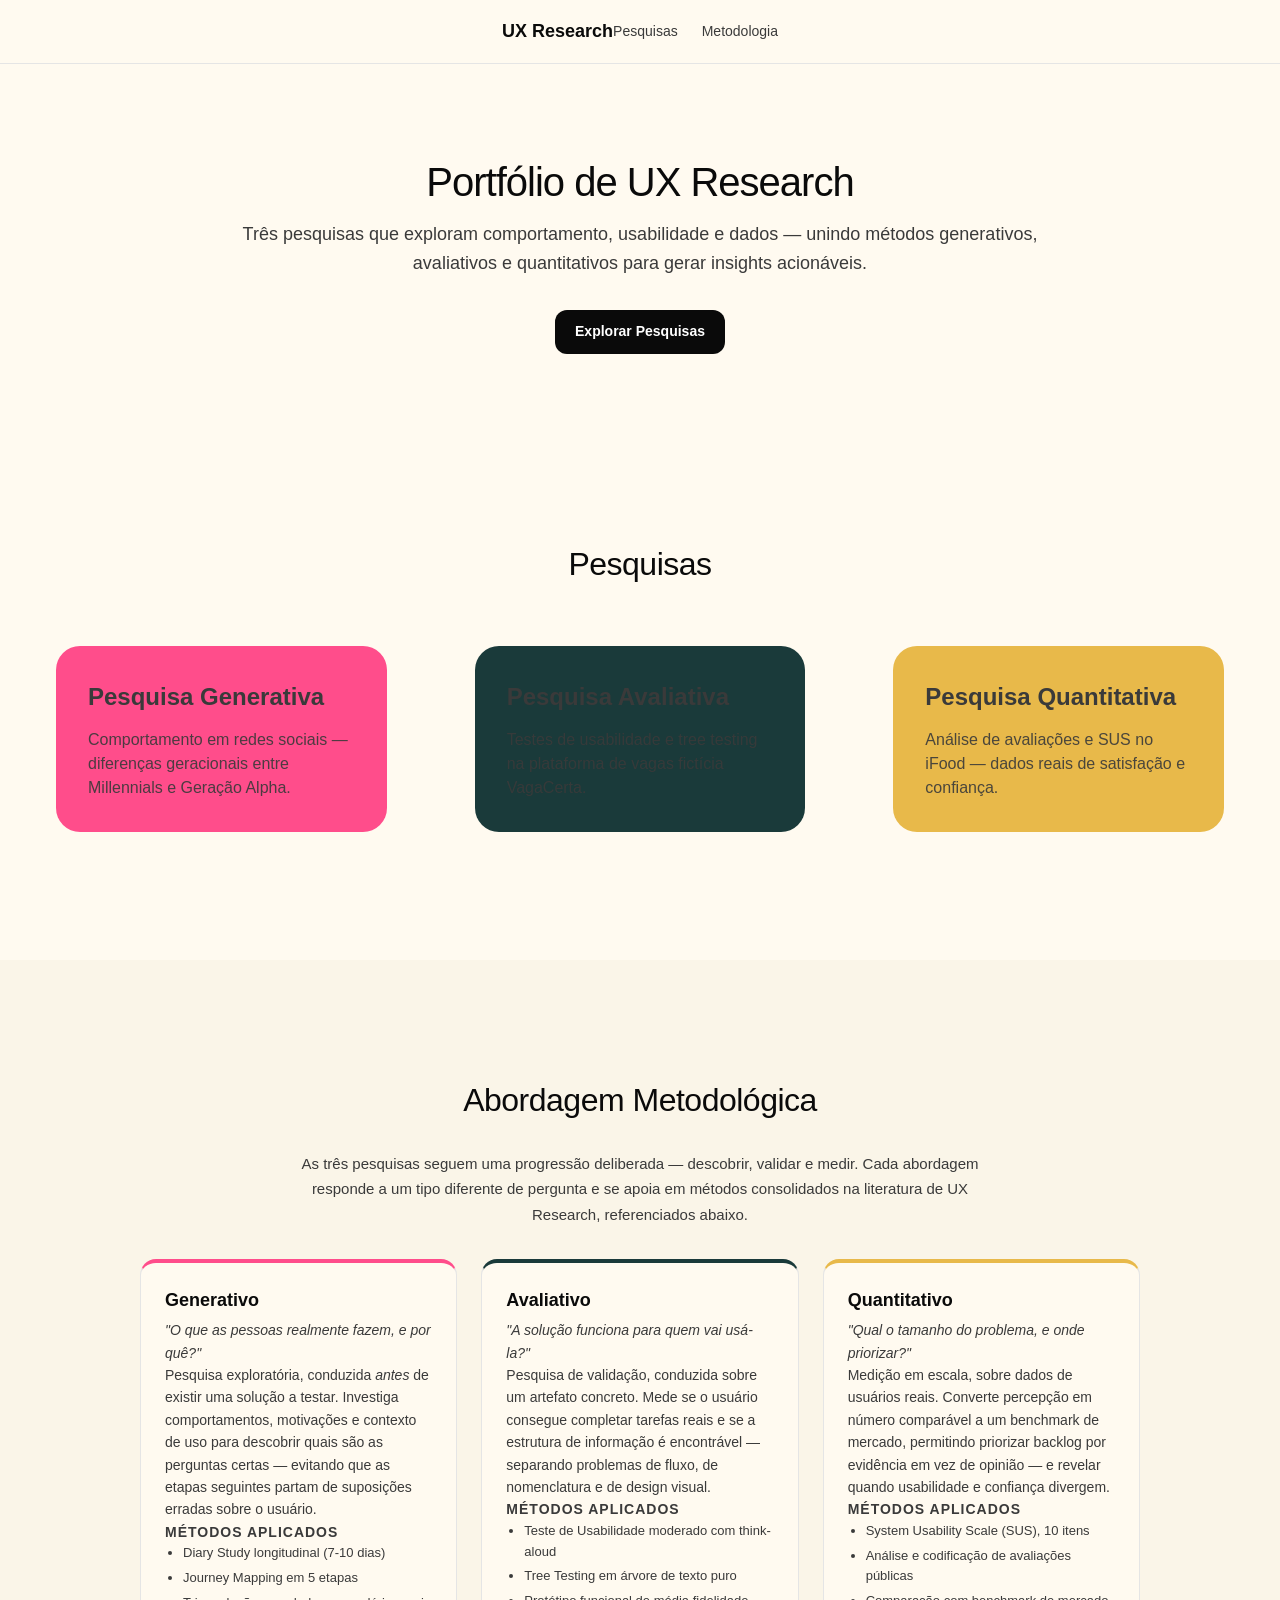
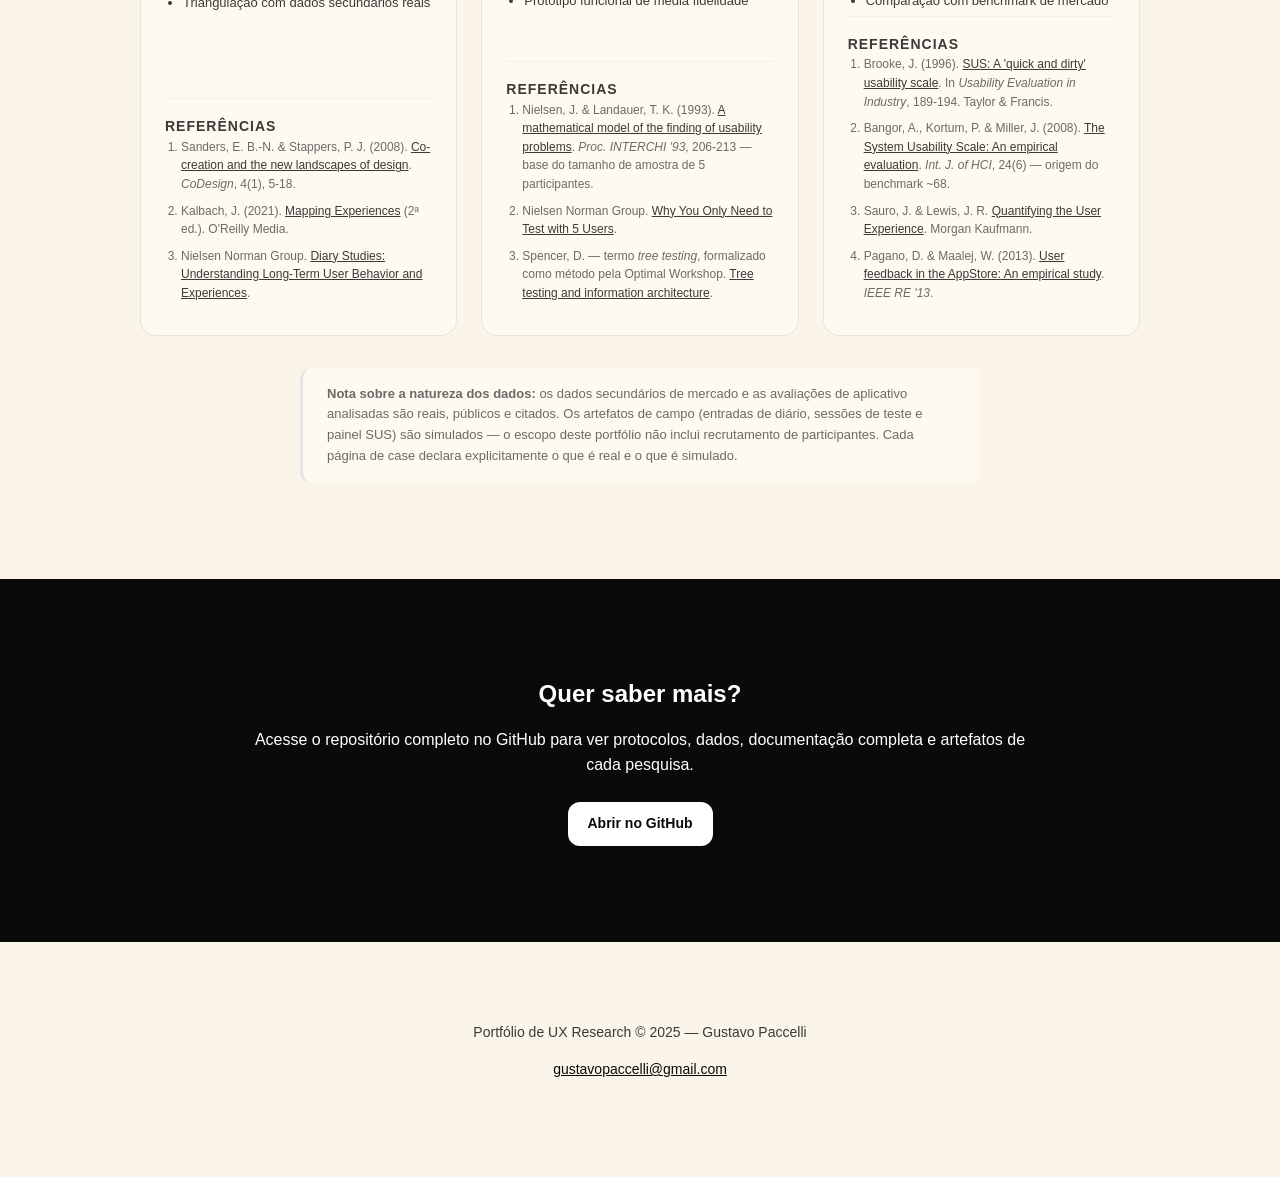
==== ux-pesquisa-redes-sociais/src/index.html @ ee06816d "Aprofundar abordagem metodológica com referências bibliográficas A seção "Abordagem Metodológica" da" ====
<!doctype html>
<html lang="pt-BR">
<head>
  <meta charset="UTF-8">
  <meta name="viewport" content="width=device-width, initial-scale=1">
  <title>Portfólio de UX Research — Gustavo Paccelli</title>
  <link rel="stylesheet" href="design-system/tokens.css">
  <style>
    /* Layout e estrutura */
    .top-nav {
      position: sticky;
      top: 0;
      background: var(--color-canvas);
      border-bottom: 1px solid var(--color-hairline);
      z-index: 100;
    }
    .top-nav .container {
      display: flex;
      align-items: center;
      justify-content: space-between;
      padding: 0 var(--space-lg);
      height: 64px;
    }
    .top-nav .logo {
      font-family: var(--font-display);
      font-size: 18px;
      font-weight: 600;
      color: var(--color-ink);
      text-decoration: none;
    }

    /* Hero section */
    .hero {
      padding: var(--space-section) var(--space-lg);
      text-align: center;
      background: var(--color-canvas);
    }
    .hero .container {
      max-width: 800px;
      margin: 0 auto;
    }
    .hero h1 {
      margin: 0 0 var(--space-md) 0;
    }
    .hero p {
      font-size: 18px;
      color: var(--color-body);
      line-height: 1.6;
      margin: 0 0 var(--space-xl) 0;
    }

    /* Feature cards section */
    .feature-cards-section {
      padding: var(--space-section) var(--space-lg);
      background: var(--color-canvas);
    }
    .feature-cards-section .container {
      max-width: 1280px;
      margin: 0 auto;
    }
    .feature-cards-grid {
      display: grid;
      grid-template-columns: repeat(auto-fit, minmax(320px, 1fr));
      gap: var(--space-lg);
      margin-top: var(--space-xl);
    }
    .feature-card {
      text-decoration: none;
      color: inherit;
      transition: transform 0.2s ease, box-shadow 0.2s ease;
      cursor: pointer;
    }
    .feature-card:hover {
      transform: translateY(-4px);
    }
    .feature-card-content h2 {
      margin: 0 0 var(--space-sm) 0;
      font-size: 24px;
      font-weight: 600;
    }
    .feature-card-content p {
      margin: 0;
      font-size: 16px;
      line-height: 1.5;
      opacity: 0.9;
    }

    /* About methodology section */
    .methodology-section {
      padding: var(--space-section) var(--space-lg);
      background: var(--color-surface-soft);
    }
    .methodology-section .container {
      max-width: 1000px;
      margin: 0 auto;
    }
    .methodology-section h2 {
      text-align: center;
      margin-bottom: var(--space-xl);
    }
    .methodology-intro {
      text-align: center;
      max-width: 680px;
      margin: 0 auto var(--space-xl) auto;
      font-size: 15px;
      color: var(--color-body);
      line-height: 1.7;
    }
    .methodology-grid {
      display: grid;
      grid-template-columns: repeat(auto-fit, minmax(280px, 1fr));
      gap: var(--space-lg);
      align-items: stretch;
    }
    .methodology-card {
      background: var(--color-canvas);
      border-radius: var(--radius-lg);
      padding: var(--space-lg);
      border: 1px solid var(--color-hairline);
      border-top: 4px solid var(--color-hairline);
      display: flex;
      flex-direction: column;
    }
    .methodology-card.accent-pink { border-top-color: var(--color-brand-pink); }
    .methodology-card.accent-teal { border-top-color: var(--color-brand-teal); }
    .methodology-card.accent-ochre { border-top-color: var(--color-brand-ochre); }
    .methodology-card h3 {
      margin: 0 0 var(--space-xxs) 0;
      font-size: 18px;
      font-weight: 600;
      color: var(--color-ink);
    }
    .methodology-question {
      margin: 0 0 var(--space-sm) 0;
      font-size: 13px;
      font-style: italic;
      color: var(--color-muted);
      line-height: 1.5;
    }
    .methodology-card p {
      margin: 0;
      color: var(--color-body);
      font-size: 14px;
      line-height: 1.6;
    }
    .methodology-label {
      margin: var(--space-md) 0 var(--space-xs) 0;
      font-size: 11px;
      font-weight: 600;
      text-transform: uppercase;
      letter-spacing: 1px;
      color: var(--color-muted);
    }
    .methodology-card ul {
      margin: 0;
      padding-left: 18px;
      font-size: 13px;
      color: var(--color-body);
      line-height: 1.6;
    }
    .methodology-card ul li {
      margin-bottom: var(--space-xxs);
    }
    .methodology-refs {
      margin-top: auto;
      padding-top: var(--space-md);
      border-top: 1px solid var(--color-hairline-soft);
    }
    .methodology-refs ol {
      margin: 0;
      padding-left: 16px;
      font-size: 12px;
      color: var(--color-muted);
      line-height: 1.55;
    }
    .methodology-refs li {
      margin-bottom: var(--space-xs);
    }
    .methodology-refs a {
      color: var(--color-body);
      text-decoration: underline;
    }
    .methodology-refs a:hover {
      color: var(--color-ink);
    }
    .methodology-note {
      max-width: 680px;
      margin: var(--space-xl) auto 0 auto;
      padding: var(--space-md) var(--space-lg);
      background: var(--color-canvas);
      border-left: 3px solid var(--color-hairline);
      border-radius: var(--radius-md);
      font-size: 13px;
      color: var(--color-muted);
      line-height: 1.6;
    }

    /* CTA section */
    .cta-section {
      padding: var(--space-section) var(--space-lg);
      background: var(--color-primary);
      color: var(--color-on-primary);
      text-align: center;
    }
    .cta-section .container {
      max-width: 800px;
      margin: 0 auto;
    }
    .cta-section h2 {
      margin: 0 0 var(--space-md) 0;
      color: var(--color-on-primary);
    }
    .cta-section p {
      margin: 0 0 var(--space-lg) 0;
      font-size: 16px;
      color: var(--color-on-primary);
    }

    /* Footer */
    .footer {
      text-align: center;
    }
    .footer p {
      margin: 0 0 var(--space-md) 0;
      font-size: 14px;
      color: var(--color-body);
    }
    .footer a {
      color: var(--color-ink);
      text-decoration: underline;
    }

    @media (max-width: 768px) {
      .hero {
        padding: var(--space-xl) var(--space-lg);
      }
      .hero h1 {
        font-size: 32px;
      }
      .feature-cards-grid {
        grid-template-columns: 1fr;
      }
    }
  </style>
</head>
<body>
  <!-- Navigation -->
  <nav class="top-nav">
    <div class="container">
      <a href="index.html" class="logo">UX Research</a>
      <div class="nav-links">
        <a href="#pesquisas">Pesquisas</a>
        <a href="#metodologia">Metodologia</a>
      </div>
    </div>
  </nav>

  <!-- Hero -->
  <section class="hero">
    <div class="container">
      <h1 class="display-md">Portfólio de UX Research</h1>
      <p>Três pesquisas que exploram comportamento, usabilidade e dados — unindo métodos generativos, avaliativos e quantitativos para gerar insights acionáveis.</p>
      <a href="#pesquisas" class="btn btn-primary">Explorar Pesquisas</a>
    </div>
  </section>

  <!-- Feature Cards -->
  <section class="feature-cards-section" id="pesquisas">
    <div class="container">
      <h2 class="display-sm" style="text-align: center; margin: 0;">Pesquisas</h2>
      <div class="feature-cards-grid">
        <!-- Pesquisa 1 -->
        <a href="case-01-generativa.html" class="feature-card">
          <div class="feature-card feature-card-pink">
            <div class="feature-card-content">
              <h2>Pesquisa Generativa</h2>
              <p>Comportamento em redes sociais — diferenças geracionais entre Millennials e Geração Alpha.</p>
            </div>
          </div>
        </a>

        <!-- Pesquisa 2 -->
        <a href="case-02-avaliativa.html" class="feature-card">
          <div class="feature-card feature-card-teal">
            <div class="feature-card-content">
              <h2>Pesquisa Avaliativa</h2>
              <p>Testes de usabilidade e tree testing na plataforma de vagas fictícia VagaCerta.</p>
            </div>
          </div>
        </a>

        <!-- Pesquisa 3 -->
        <a href="case-03-quantitativa.html" class="feature-card">
          <div class="feature-card feature-card-ochre">
            <div class="feature-card-content">
              <h2>Pesquisa Quantitativa</h2>
              <p>Análise de avaliações e SUS no iFood — dados reais de satisfação e confiança.</p>
            </div>
          </div>
        </a>
      </div>
    </div>
  </section>

  <!-- Methodology Section -->
  <section class="methodology-section" id="metodologia">
    <div class="container">
      <h2 class="display-sm">Abordagem Metodológica</h2>
      <p class="methodology-intro">As três pesquisas seguem uma progressão deliberada — descobrir, validar e medir. Cada abordagem responde a um tipo diferente de pergunta e se apoia em métodos consolidados na literatura de UX Research, referenciados abaixo.</p>
      <div class="methodology-grid">

        <div class="methodology-card accent-pink">
          <h3>Generativo</h3>
          <p class="methodology-question">"O que as pessoas realmente fazem, e por quê?"</p>
          <p>Pesquisa exploratória, conduzida <em>antes</em> de existir uma solução a testar. Investiga comportamentos, motivações e contexto de uso para descobrir quais são as perguntas certas — evitando que as etapas seguintes partam de suposições erradas sobre o usuário.</p>
          <p class="methodology-label">Métodos aplicados</p>
          <ul>
            <li>Diary Study longitudinal (7-10 dias)</li>
            <li>Journey Mapping em 5 etapas</li>
            <li>Triangulação com dados secundários reais</li>
          </ul>
          <div class="methodology-refs">
            <p class="methodology-label">Referências</p>
            <ol>
              <li>Sanders, E. B.-N. &amp; Stappers, P. J. (2008). <a href="https://www.tandfonline.com/doi/abs/10.1080/15710880701875068" target="_blank" rel="noopener">Co-creation and the new landscapes of design</a>. <em>CoDesign</em>, 4(1), 5-18.</li>
              <li>Kalbach, J. (2021). <a href="https://experiencinginformation.com/mapping-experiences/" target="_blank" rel="noopener">Mapping Experiences</a> (2ª ed.). O'Reilly Media.</li>
              <li>Nielsen Norman Group. <a href="https://www.nngroup.com/articles/diary-studies/" target="_blank" rel="noopener">Diary Studies: Understanding Long-Term User Behavior and Experiences</a>.</li>
            </ol>
          </div>
        </div>

        <div class="methodology-card accent-teal">
          <h3>Avaliativo</h3>
          <p class="methodology-question">"A solução funciona para quem vai usá-la?"</p>
          <p>Pesquisa de validação, conduzida sobre um artefato concreto. Mede se o usuário consegue completar tarefas reais e se a estrutura de informação é encontrável — separando problemas de fluxo, de nomenclatura e de design visual.</p>
          <p class="methodology-label">Métodos aplicados</p>
          <ul>
            <li>Teste de Usabilidade moderado com think-aloud</li>
            <li>Tree Testing em árvore de texto puro</li>
            <li>Protótipo funcional de média fidelidade</li>
          </ul>
          <div class="methodology-refs">
            <p class="methodology-label">Referências</p>
            <ol>
              <li>Nielsen, J. &amp; Landauer, T. K. (1993). <a href="https://dl.acm.org/doi/10.1145/169059.169166" target="_blank" rel="noopener">A mathematical model of the finding of usability problems</a>. <em>Proc. INTERCHI '93</em>, 206-213 — base do tamanho de amostra de 5 participantes.</li>
              <li>Nielsen Norman Group. <a href="https://www.nngroup.com/articles/why-you-only-need-to-test-with-5-users/" target="_blank" rel="noopener">Why You Only Need to Test with 5 Users</a>.</li>
              <li>Spencer, D. — termo <em>tree testing</em>, formalizado como método pela Optimal Workshop. <a href="https://www.optimalworkshop.com/101-guides/information-architecture-101/tree-testing-and-information-architecture" target="_blank" rel="noopener">Tree testing and information architecture</a>.</li>
            </ol>
          </div>
        </div>

        <div class="methodology-card accent-ochre">
          <h3>Quantitativo</h3>
          <p class="methodology-question">"Qual o tamanho do problema, e onde priorizar?"</p>
          <p>Medição em escala, sobre dados de usuários reais. Converte percepção em número comparável a um benchmark de mercado, permitindo priorizar backlog por evidência em vez de opinião — e revelar quando usabilidade e confiança divergem.</p>
          <p class="methodology-label">Métodos aplicados</p>
          <ul>
            <li>System Usability Scale (SUS), 10 itens</li>
            <li>Análise e codificação de avaliações públicas</li>
            <li>Comparação com benchmark de mercado</li>
          </ul>
          <div class="methodology-refs">
            <p class="methodology-label">Referências</p>
            <ol>
              <li>Brooke, J. (1996). <a href="https://www.researchgate.net/publication/319394819_SUS_--_a_quick_and_dirty_usability_scale" target="_blank" rel="noopener">SUS: A 'quick and dirty' usability scale</a>. In <em>Usability Evaluation in Industry</em>, 189-194. Taylor &amp; Francis.</li>
              <li>Bangor, A., Kortum, P. &amp; Miller, J. (2008). <a href="https://www.researchgate.net/publication/200553206_The_System_Usability_Scale_SUS_an_Empirical_evaluation" target="_blank" rel="noopener">The System Usability Scale: An empirical evaluation</a>. <em>Int. J. of HCI</em>, 24(6) — origem do benchmark ~68.</li>
              <li>Sauro, J. &amp; Lewis, J. R. <a href="https://measuringu.com/book/quantifying-the-user-experience-practical-statistics-for-user-research/" target="_blank" rel="noopener">Quantifying the User Experience</a>. Morgan Kaufmann.</li>
              <li>Pagano, D. &amp; Maalej, W. (2013). <a href="https://www.researchgate.net/publication/260156697_User_Feedback_in_the_AppStore_An_Empirical_Study" target="_blank" rel="noopener">User feedback in the AppStore: An empirical study</a>. <em>IEEE RE '13</em>.</li>
            </ol>
          </div>
        </div>

      </div>
      <p class="methodology-note"><strong>Nota sobre a natureza dos dados:</strong> os dados secundários de mercado e as avaliações de aplicativo analisadas são reais, públicos e citados. Os artefatos de campo (entradas de diário, sessões de teste e painel SUS) são simulados — o escopo deste portfólio não inclui recrutamento de participantes. Cada página de case declara explicitamente o que é real e o que é simulado.</p>
    </div>
  </section>

  <!-- CTA Section -->
  <section class="cta-section">
    <div class="container">
      <h2>Quer saber mais?</h2>
      <p>Acesse o repositório completo no GitHub para ver protocolos, dados, documentação completa e artefatos de cada pesquisa.</p>
      <a href="https://github.com/gustavopaccelli/pesquisas-ux-portif-lio" class="btn btn-on-color" target="_blank">Abrir no GitHub</a>
    </div>
  </section>

  <!-- Footer -->
  <footer class="footer section">
    <div class="container">
      <p>Portfólio de UX Research © 2025 — Gustavo Paccelli</p>
      <p><a href="mailto:gustavopaccelli@gmail.com">gustavopaccelli@gmail.com</a></p>
    </div>
  </footer>
</body>
</html>
---- ux-pesquisa-redes-sociais/src/design-system/tokens.css ----
/* ============================================================
   Design Tokens — Portfólio de UX Research
   Fonte: DESIGN-clay-source.md (design system fornecido pelo usuário,
   originalmente descrito para Clay.com — cores, tipografia, espaçamento
   e componentes preservados fielmente; o conteúdo/copy e a estrutura de
   página foram adaptados para este portfólio em README.md deste mesmo
   diretório. Ver aquele arquivo para o guia de uso e mapeamento.)
   ============================================================ */

:root{
  /* ---------- Cores: base ---------- */
  --color-primary:#0a0a0a;
  --color-primary-active:#1f1f1f;
  --color-primary-disabled:#e5e5e5;
  --color-ink:#0a0a0a;
  --color-body:#3a3a3a;
  --color-body-strong:#1a1a1a;
  --color-muted:#6a6a6a;
  --color-muted-soft:#9a9a9a;
  --color-hairline:#e5e5e5;
  --color-hairline-soft:#f0f0f0;

  /* ---------- Cores: superfícies ---------- */
  --color-canvas:#fffaf0;
  --color-surface-soft:#faf5e8;
  --color-surface-card:#f5f0e0;
  --color-surface-strong:#ebe6d6;
  --color-surface-dark:#0a1a1a;
  --color-surface-dark-elevated:#1a2a2a;

  /* ---------- Cores: texto sobre cor ---------- */
  --color-on-primary:#ffffff;
  --color-on-dark:#ffffff;
  --color-on-dark-soft:#a0a0a0;

  /* ---------- Cores: marca / cards de destaque ---------- */
  --color-brand-pink:#ff4d8b;
  --color-brand-teal:#1a3a3a;
  --color-brand-lavender:#b8a4ed;
  --color-brand-peach:#ffb084;
  --color-brand-ochre:#e8b94a;
  --color-brand-mint:#a4d4c5;
  --color-brand-coral:#ff6b5a;

  /* ---------- Cores: semânticas ---------- */
  --color-success:#22c55e;
  --color-warning:#f59e0b;
  --color-error:#ef4444;

  /* ---------- Raio de borda ---------- */
  --radius-xs:6px;
  --radius-sm:8px;
  --radius-md:12px;
  --radius-lg:16px;
  --radius-xl:24px;
  --radius-pill:9999px;
  --radius-full:9999px;

  /* ---------- Espaçamento (base 4px) ---------- */
  --space-xxs:4px;
  --space-xs:8px;
  --space-sm:12px;
  --space-md:16px;
  --space-lg:24px;
  --space-xl:32px;
  --space-xxl:48px;
  --space-section:96px;

  /* ---------- Tipografia: famílias ----------
     Plain Black não é uma fonte web pública (ver "Known Gaps" na fonte).
     Substituto oficial indicado na própria fonte: Inter 500 com
     letter-spacing negativo para display; Inter padrão para o resto. */
  --font-display:'Inter', -apple-system, BlinkMacSystemFont, "Segoe UI", Roboto, sans-serif;
  --font-body:'Inter', -apple-system, BlinkMacSystemFont, "Segoe UI", Roboto, sans-serif;
}

/* ============================================================
   Reset mínimo
   ============================================================ */
*{box-sizing:border-box;}
html,body{margin:0;padding:0;}
body{
  background:var(--color-canvas);
  color:var(--color-body);
  font-family:var(--font-body);
  font-size:16px;
  line-height:1.55;
}
img,svg{display:block;max-width:100%;}
a{color:inherit;}

/* ============================================================
   Tipografia — escala de hierarquia
   ============================================================ */
.display-xl{font-family:var(--font-display);font-size:72px;font-weight:500;line-height:1;letter-spacing:-2.5px;color:var(--color-ink);}
.display-lg{font-family:var(--font-display);font-size:56px;font-weight:500;line-height:1.05;letter-spacing:-2px;color:var(--color-ink);}
.display-md{font-family:var(--font-display);font-size:40px;font-weight:500;line-height:1.1;letter-spacing:-1px;color:var(--color-ink);}
.display-sm{font-family:var(--font-display);font-size:32px;font-weight:500;line-height:1.15;letter-spacing:-0.5px;color:var(--color-ink);}
.title-lg{font-family:var(--font-body);font-size:24px;font-weight:600;line-height:1.3;letter-spacing:-0.3px;}
.title-md{font-family:var(--font-body);font-size:18px;font-weight:600;line-height:1.4;}
.title-sm{font-family:var(--font-body);font-size:16px;font-weight:600;line-height:1.4;}
.body-md{font-family:var(--font-body);font-size:16px;font-weight:400;line-height:1.55;}
.body-sm{font-family:var(--font-body);font-size:14px;font-weight:400;line-height:1.55;}
.caption{font-family:var(--font-body);font-size:13px;font-weight:500;line-height:1.4;}
.caption-uppercase{font-family:var(--font-body);font-size:12px;font-weight:600;line-height:1.4;letter-spacing:1.5px;text-transform:uppercase;}
.button-type{font-family:var(--font-body);font-size:14px;font-weight:600;line-height:1;}
.nav-link-type{font-family:var(--font-body);font-size:14px;font-weight:500;line-height:1.4;}

@media (max-width:768px){
  .display-xl{font-size:36px;letter-spacing:-1px;}
  .display-lg{font-size:32px;letter-spacing:-0.8px;}
  .display-md{font-size:28px;letter-spacing:-0.5px;}
  .display-sm{font-size:24px;letter-spacing:-0.3px;}
}

/* ============================================================
   Botões
   ============================================================ */
.btn{
  display:inline-flex;align-items:center;justify-content:center;
  height:44px;padding:12px 20px;border-radius:var(--radius-md);
  font-family:var(--font-body);font-size:14px;font-weight:600;
  border:none;cursor:pointer;text-decoration:none;
  transition:background-color .15s ease;
}
.btn-primary{background:var(--color-primary);color:var(--color-on-primary);}
.btn-primary:hover{background:var(--color-primary-active);}
.btn-primary:disabled{background:var(--color-primary-disabled);color:var(--color-muted);cursor:not-allowed;}
.btn-secondary{background:var(--color-canvas);color:var(--color-ink);border:1px solid var(--color-hairline);}
.btn-secondary:hover{border-color:var(--color-ink);}
.btn-on-color{background:#fff;color:var(--color-ink);}
.btn-text-link{background:transparent;color:var(--color-ink);padding:0;height:auto;}
.text-link{font-family:var(--font-body);font-size:16px;color:var(--color-ink);text-decoration:underline;}

/* ============================================================
   Navegação
   ============================================================ */
.top-nav{
  background:var(--color-canvas);color:var(--color-ink);
  height:64px;display:flex;align-items:center;justify-content:space-between;
  padding:0 var(--space-lg);
}
.top-nav .nav-links{display:flex;gap:var(--space-lg);}
.top-nav .nav-links a{font-family:var(--font-body);font-size:14px;font-weight:500;text-decoration:none;color:var(--color-body);}
.top-nav .nav-links a:hover{color:var(--color-ink);}

/* ============================================================
   Cards
   ============================================================ */
.card{border-radius:var(--radius-lg);padding:var(--space-lg);}
.card-cream{background:var(--color-surface-card);color:var(--color-ink);}
.card-hairline{background:var(--color-canvas);border:1px solid var(--color-hairline);color:var(--color-ink);}

/* cards de destaque saturados — usados nos 3 cases do portfólio */
.feature-card{border-radius:var(--radius-xl);padding:var(--space-xl);}
.feature-card-pink{background:var(--color-brand-pink);color:var(--color-on-primary);}
.feature-card-teal{background:var(--color-brand-teal);color:var(--color-on-dark);}
.feature-card-lavender{background:var(--color-brand-lavender);color:var(--color-ink);}
.feature-card-peach{background:var(--color-brand-peach);color:var(--color-ink);}
.feature-card-ochre{background:var(--color-brand-ochre);color:var(--color-ink);}
.feature-card-cream{background:var(--color-surface-card);color:var(--color-ink);}

/* ============================================================
   Inputs
   ============================================================ */
.text-input{
  background:var(--color-canvas);color:var(--color-ink);
  font-family:var(--font-body);font-size:16px;
  border:1px solid var(--color-hairline);border-radius:var(--radius-md);
  padding:12px 16px;height:44px;width:100%;
}
.text-input:focus{outline:none;border-color:var(--color-ink);}

/* ============================================================
   Tabs / badges
   ============================================================ */
.tab{
  display:inline-flex;padding:8px 16px;border-radius:var(--radius-pill);
  font-family:var(--font-body);font-size:14px;font-weight:500;
  background:transparent;color:var(--color-muted);cursor:pointer;border:none;
}
.tab.active{background:var(--color-surface-card);color:var(--color-ink);}
.badge-pill{
  display:inline-flex;padding:4px 12px;border-radius:var(--radius-pill);
  background:var(--color-surface-card);color:var(--color-ink);
  font-family:var(--font-body);font-size:13px;font-weight:500;
}

/* ============================================================
   Seções / footer
   ============================================================ */
.section{padding:var(--space-section) var(--space-lg);}
.footer{background:var(--color-surface-soft);color:var(--color-body);padding:80px var(--space-lg);}

.container{max-width:1280px;margin:0 auto;}
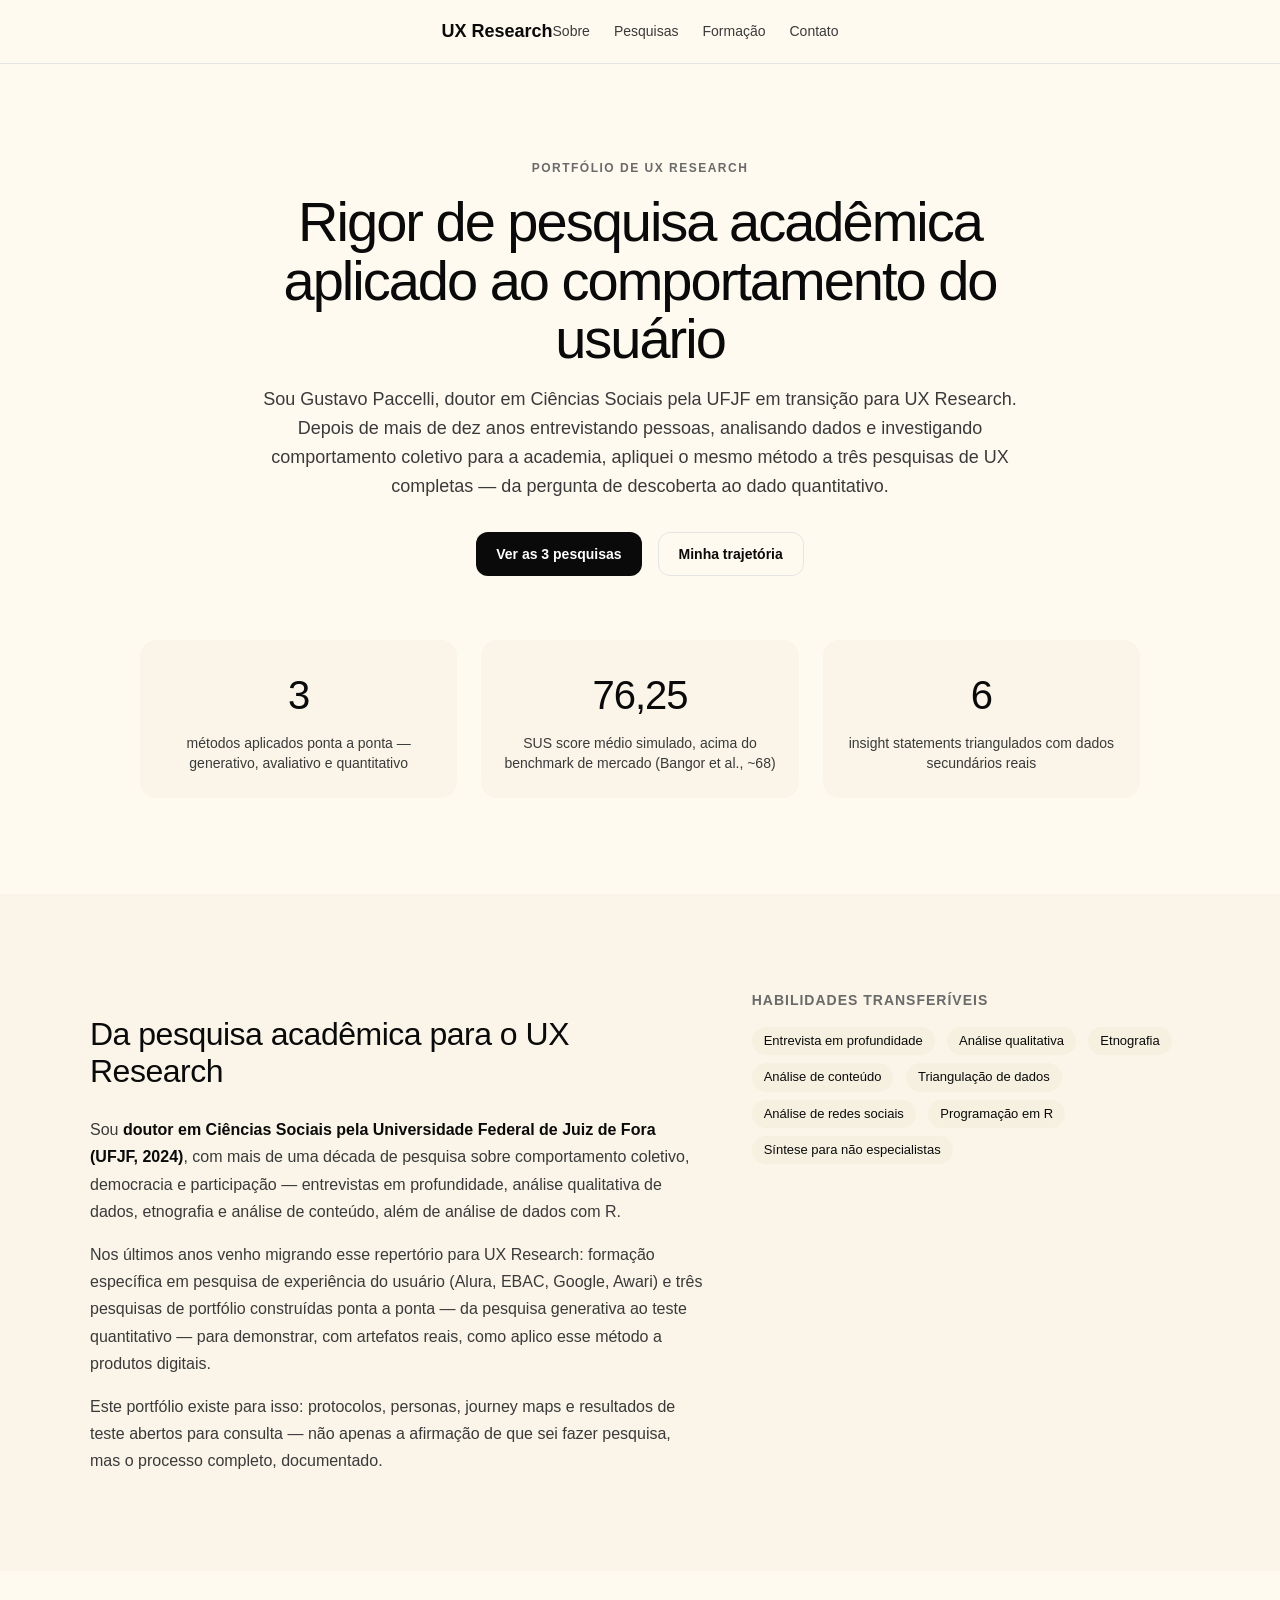
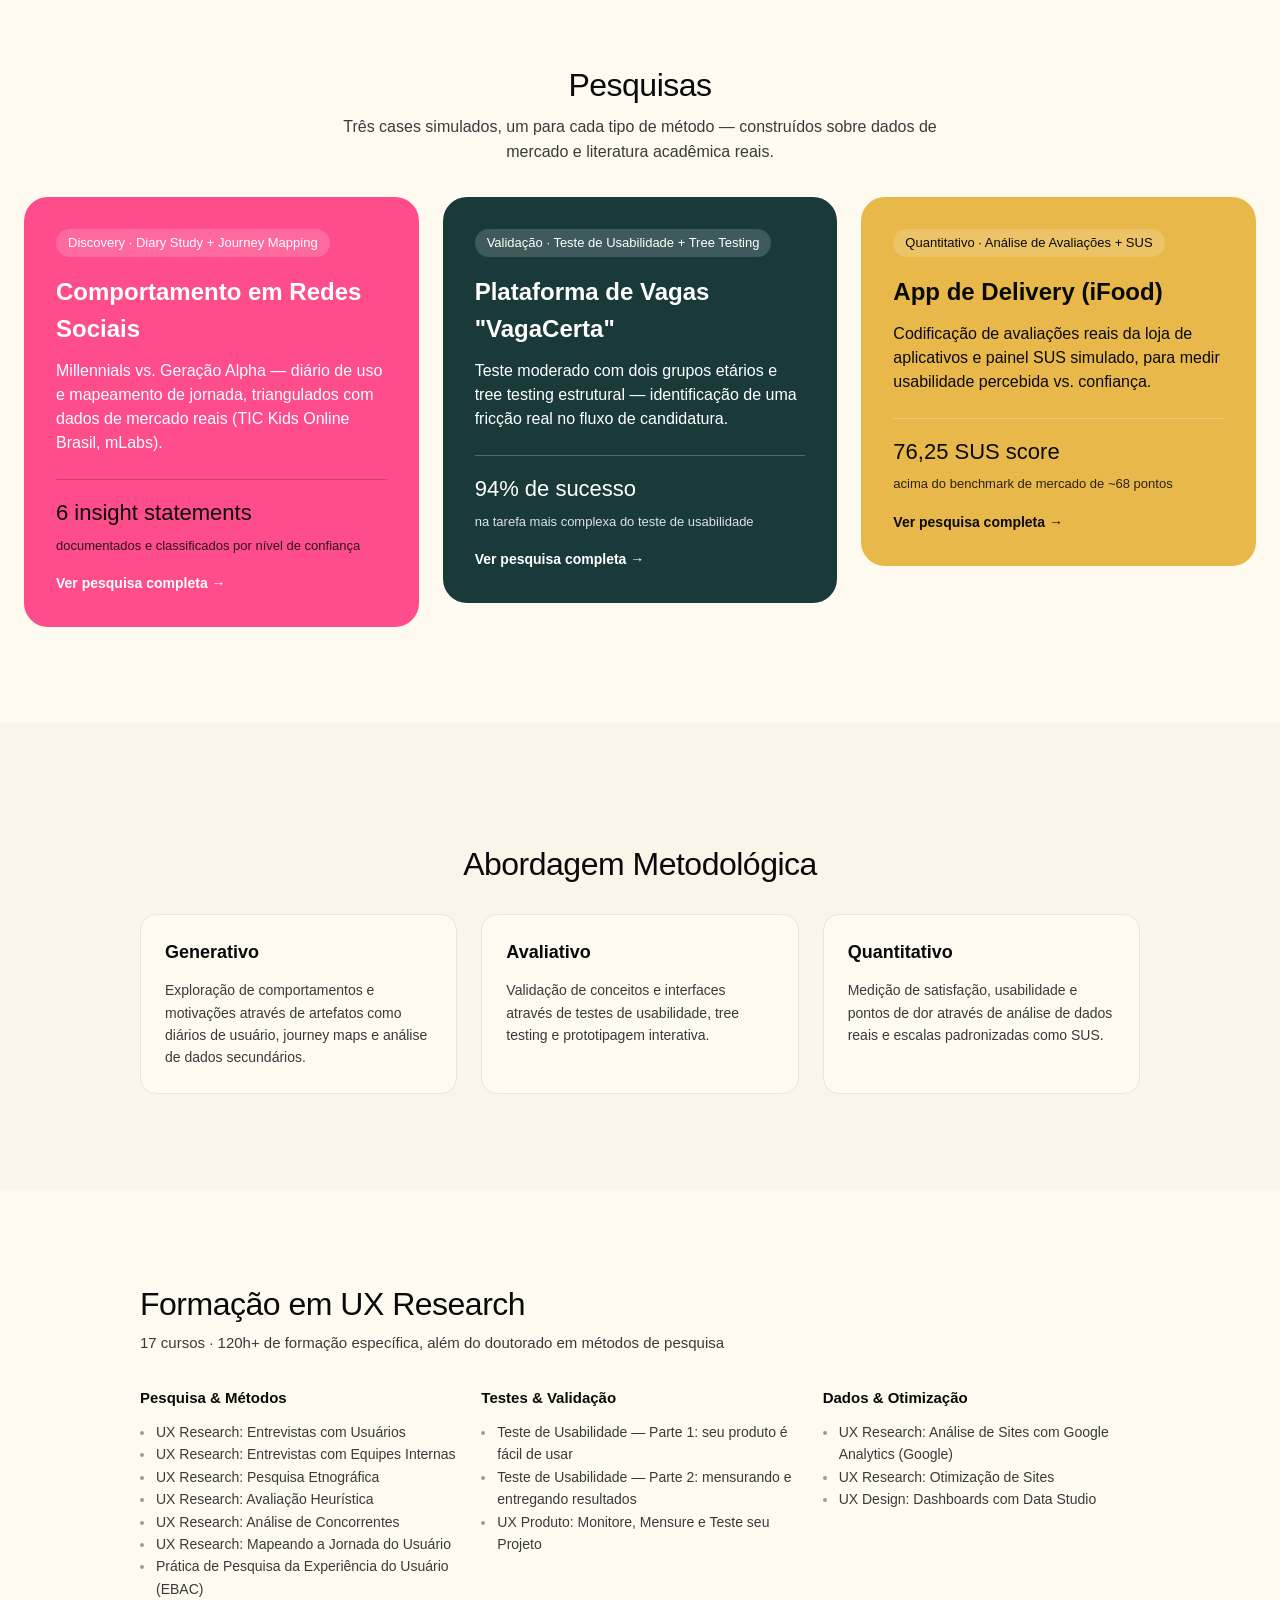
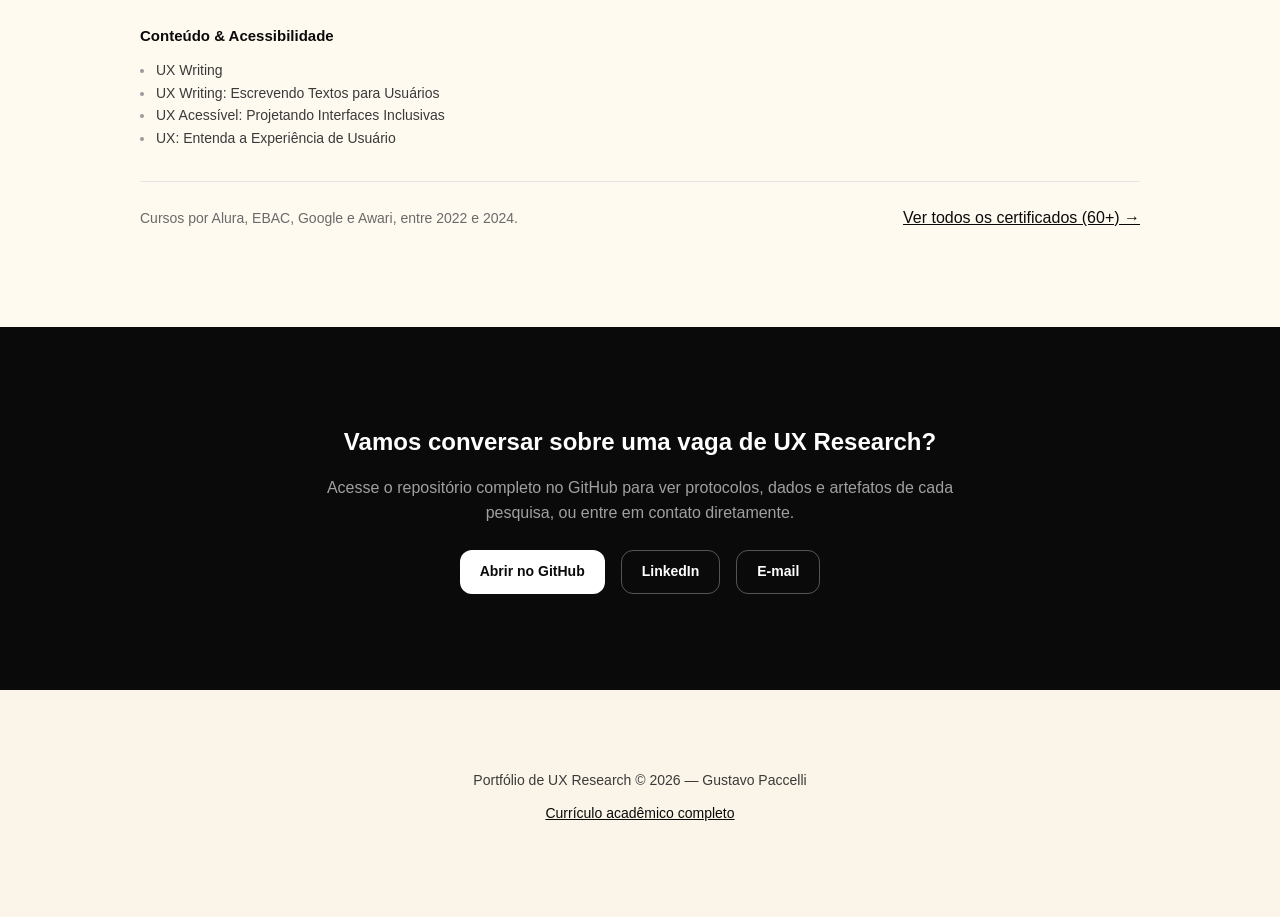
==== commit 4d359817: "Reformular home com bio real e corrigir bug de contraste nos cards Corrige o card teal quase ilegíve" ====
--- a/ux-pesquisa-redes-sociais/src/index.html
+++ b/ux-pesquisa-redes-sociais/src/index.html
@@ -4,6 +4,7 @@
   <meta charset="UTF-8">
   <meta name="viewport" content="width=device-width, initial-scale=1">
   <title>Portfólio de UX Research — Gustavo Paccelli</title>
+  <meta name="description" content="Gustavo Paccelli, doutor em Ciências Sociais (UFJF) em transição para UX Research. Três pesquisas completas — generativa, avaliativa e quantitativa — aplicando rigor de pesquisa acadêmica a produtos digitais.">
   <link rel="stylesheet" href="design-system/tokens.css">
   <style>
     /* Layout e estrutura */
@@ -31,13 +32,18 @@
 
     /* Hero section */
     .hero {
-      padding: var(--space-section) var(--space-lg);
+      padding: var(--space-section) var(--space-lg) var(--space-xl);
       text-align: center;
       background: var(--color-canvas);
     }
     .hero .container {
-      max-width: 800px;
-      margin: 0 auto;
+      max-width: 760px;
+      margin: 0 auto;
+    }
+    .hero .caption-uppercase {
+      display: block;
+      color: var(--color-muted);
+      margin: 0 0 var(--space-md) 0;
     }
     .hero h1 {
       margin: 0 0 var(--space-md) 0;
@@ -47,6 +53,81 @@
       color: var(--color-body);
       line-height: 1.6;
       margin: 0 0 var(--space-xl) 0;
+    }
+    .hero .actions {
+      display: flex;
+      gap: var(--space-md);
+      justify-content: center;
+      flex-wrap: wrap;
+    }
+
+    /* Stats bar */
+    .stats-bar {
+      padding: var(--space-xl) var(--space-lg) var(--space-section);
+      background: var(--color-canvas);
+    }
+    .stats-bar .container {
+      max-width: 1000px;
+      margin: 0 auto;
+      display: grid;
+      grid-template-columns: repeat(3, 1fr);
+      gap: var(--space-lg);
+    }
+    .stat-item {
+      text-align: center;
+      padding: var(--space-lg) var(--space-md);
+      border-radius: var(--radius-lg);
+      background: var(--color-surface-soft);
+    }
+    .stat-item .stat-number {
+      font-family: var(--font-display);
+      font-size: 40px;
+      font-weight: 500;
+      letter-spacing: -1px;
+      color: var(--color-ink);
+      margin: 0 0 var(--space-xs) 0;
+    }
+    .stat-item .stat-label {
+      font-size: 14px;
+      color: var(--color-body);
+      line-height: 1.4;
+      margin: 0;
+    }
+
+    /* Sobre section */
+    .about-section {
+      padding: var(--space-section) var(--space-lg);
+      background: var(--color-surface-soft);
+    }
+    .about-section .container {
+      max-width: 1100px;
+      margin: 0 auto;
+    }
+    .about-grid {
+      display: grid;
+      grid-template-columns: 1.4fr 1fr;
+      gap: var(--space-xxl);
+      align-items: start;
+    }
+    .about-bio p {
+      color: var(--color-body);
+      font-size: 16px;
+      line-height: 1.7;
+      margin: 0 0 var(--space-md) 0;
+    }
+    .about-bio p:last-child { margin-bottom: 0; }
+    .about-bio strong { color: var(--color-ink); }
+    .about-skills h3 {
+      font-family: var(--font-body);
+      font-size: 14px;
+      font-weight: 600;
+      text-transform: uppercase;
+      letter-spacing: 1px;
+      color: var(--color-muted);
+      margin: 0 0 var(--space-md) 0;
+    }
+    .about-skills .badge-pill {
+      margin: 0 var(--space-xs) var(--space-xs) 0;
     }
 
     /* Feature cards section */
@@ -57,6 +138,16 @@
     .feature-cards-section .container {
       max-width: 1280px;
       margin: 0 auto;
+    }
+    .feature-cards-section .section-intro {
+      max-width: 640px;
+      margin: 0 auto;
+      text-align: center;
+    }
+    .feature-cards-section .section-intro p {
+      color: var(--color-body);
+      font-size: 16px;
+      margin: var(--space-sm) 0 0 0;
     }
     .feature-cards-grid {
       display: grid;
@@ -64,14 +155,29 @@
       gap: var(--space-lg);
       margin-top: var(--space-xl);
     }
-    .feature-card {
+    /* Wrapper <a>: só comportamento de link/hover, sem cor — evita colidir
+       em especificidade com as variantes de cor abaixo, que ficam isoladas
+       no elemento .feature-card. */
+    .feature-card-link {
+      display: block;
       text-decoration: none;
-      color: inherit;
       transition: transform 0.2s ease, box-shadow 0.2s ease;
       cursor: pointer;
-    }
-    .feature-card:hover {
+      border-radius: var(--radius-xl);
+    }
+    .feature-card-link:hover {
       transform: translateY(-4px);
+    }
+    .feature-card {
+      display: flex;
+      flex-direction: column;
+      justify-content: space-between;
+      min-height: 280px;
+    }
+    .feature-card-content .badge-pill {
+      background: rgba(255, 255, 255, 0.16);
+      color: inherit;
+      margin: 0 0 var(--space-md) 0;
     }
     .feature-card-content h2 {
       margin: 0 0 var(--space-sm) 0;
@@ -82,7 +188,41 @@
       margin: 0;
       font-size: 16px;
       line-height: 1.5;
-      opacity: 0.9;
+    }
+    .feature-card-stat {
+      margin-top: var(--space-lg);
+      padding-top: var(--space-md);
+      border-top: 1px solid rgba(255, 255, 255, 0.25);
+    }
+    .feature-card-stat strong {
+      display: block;
+      font-family: var(--font-display);
+      font-size: 22px;
+      font-weight: 500;
+      margin-bottom: 2px;
+    }
+    .feature-card-stat span {
+      font-size: 13px;
+      opacity: 0.85;
+    }
+    .feature-card-cta {
+      display: block;
+      margin-top: var(--space-md);
+      font-size: 14px;
+      font-weight: 600;
+    }
+    /* Correção de contraste: o par marca "pink + branco" fica abaixo de 4.5:1
+       para texto de corpo (~3.1:1) — texto de tinta escura sobre o rosa
+       mantém > 6:1 e preserva o mesmo token de fundo usado nas outras páginas. */
+    .feature-card-pink .feature-card-content,
+    .feature-card-pink .feature-card-stat {
+      color: var(--color-ink);
+    }
+    .feature-card-pink .feature-card-content .badge-pill {
+      background: rgba(10, 10, 10, 0.08);
+    }
+    .feature-card-pink .feature-card-stat {
+      border-top-color: rgba(10, 10, 10, 0.18);
     }
 
     /* About methodology section */
@@ -98,101 +238,100 @@
       text-align: center;
       margin-bottom: var(--space-xl);
     }
-    .methodology-intro {
-      text-align: center;
-      max-width: 680px;
-      margin: 0 auto var(--space-xl) auto;
-      font-size: 15px;
-      color: var(--color-body);
-      line-height: 1.7;
-    }
     .methodology-grid {
       display: grid;
       grid-template-columns: repeat(auto-fit, minmax(280px, 1fr));
       gap: var(--space-lg);
-      align-items: stretch;
     }
     .methodology-card {
       background: var(--color-canvas);
       border-radius: var(--radius-lg);
       padding: var(--space-lg);
       border: 1px solid var(--color-hairline);
-      border-top: 4px solid var(--color-hairline);
-      display: flex;
-      flex-direction: column;
-    }
-    .methodology-card.accent-pink { border-top-color: var(--color-brand-pink); }
-    .methodology-card.accent-teal { border-top-color: var(--color-brand-teal); }
-    .methodology-card.accent-ochre { border-top-color: var(--color-brand-ochre); }
+    }
     .methodology-card h3 {
-      margin: 0 0 var(--space-xxs) 0;
+      margin: 0 0 var(--space-sm) 0;
       font-size: 18px;
       font-weight: 600;
       color: var(--color-ink);
     }
-    .methodology-question {
-      margin: 0 0 var(--space-sm) 0;
-      font-size: 13px;
-      font-style: italic;
-      color: var(--color-muted);
-      line-height: 1.5;
-    }
     .methodology-card p {
       margin: 0;
       color: var(--color-body);
       font-size: 14px;
       line-height: 1.6;
     }
-    .methodology-label {
-      margin: var(--space-md) 0 var(--space-xs) 0;
-      font-size: 11px;
+
+    /* Formação section */
+    .formation-section {
+      padding: var(--space-section) var(--space-lg);
+      background: var(--color-canvas);
+    }
+    .formation-section .container {
+      max-width: 1000px;
+      margin: 0 auto;
+    }
+    .formation-header {
+      display: flex;
+      justify-content: space-between;
+      align-items: flex-end;
+      flex-wrap: wrap;
+      gap: var(--space-md);
+      margin-bottom: var(--space-xl);
+    }
+    .formation-header h2 { margin: 0; }
+    .formation-header p {
+      margin: var(--space-xs) 0 0 0;
+      color: var(--color-body);
+      font-size: 15px;
+    }
+    .formation-grid {
+      display: grid;
+      grid-template-columns: repeat(auto-fit, minmax(240px, 1fr));
+      gap: var(--space-lg);
+    }
+    .formation-group h3 {
+      font-size: 15px;
       font-weight: 600;
-      text-transform: uppercase;
-      letter-spacing: 1px;
+      color: var(--color-ink);
+      margin: 0 0 var(--space-sm) 0;
+    }
+    .formation-group ul {
+      margin: 0;
+      padding: 0;
+      list-style: none;
+    }
+    .formation-group li {
+      font-size: 14px;
+      color: var(--color-body);
+      line-height: 1.6;
+      padding-left: var(--space-md);
+      position: relative;
+    }
+    .formation-group li::before {
+      content: "";
+      position: absolute;
+      left: 0;
+      top: 10px;
+      width: 4px;
+      height: 4px;
+      border-radius: 50%;
+      background: var(--color-muted-soft);
+    }
+    .formation-footnote {
+      margin-top: var(--space-xl);
+      padding-top: var(--space-lg);
+      border-top: 1px solid var(--color-hairline);
+      display: flex;
+      justify-content: space-between;
+      align-items: center;
+      flex-wrap: wrap;
+      gap: var(--space-md);
+    }
+    .formation-footnote p {
+      margin: 0;
+      font-size: 14px;
       color: var(--color-muted);
-    }
-    .methodology-card ul {
-      margin: 0;
-      padding-left: 18px;
-      font-size: 13px;
-      color: var(--color-body);
-      line-height: 1.6;
-    }
-    .methodology-card ul li {
-      margin-bottom: var(--space-xxs);
-    }
-    .methodology-refs {
-      margin-top: auto;
-      padding-top: var(--space-md);
-      border-top: 1px solid var(--color-hairline-soft);
-    }
-    .methodology-refs ol {
-      margin: 0;
-      padding-left: 16px;
-      font-size: 12px;
-      color: var(--color-muted);
-      line-height: 1.55;
-    }
-    .methodology-refs li {
-      margin-bottom: var(--space-xs);
-    }
-    .methodology-refs a {
-      color: var(--color-body);
-      text-decoration: underline;
-    }
-    .methodology-refs a:hover {
-      color: var(--color-ink);
-    }
-    .methodology-note {
-      max-width: 680px;
-      margin: var(--space-xl) auto 0 auto;
-      padding: var(--space-md) var(--space-lg);
-      background: var(--color-canvas);
-      border-left: 3px solid var(--color-hairline);
-      border-radius: var(--radius-md);
-      font-size: 13px;
-      color: var(--color-muted);
-      line-height: 1.6;
     }
 
     /* CTA section */
@@ -203,7 +342,7 @@
       text-align: center;
     }
     .cta-section .container {
-      max-width: 800px;
+      max-width: 640px;
       margin: 0 auto;
     }
     .cta-section h2 {
@@ -213,7 +352,13 @@
     .cta-section p {
       margin: 0 0 var(--space-lg) 0;
       font-size: 16px;
-      color: var(--color-on-primary);
+      color: var(--color-on-dark-soft);
+    }
+    .cta-section .actions {
+      display: flex;
+      gap: var(--space-md);
+      justify-content: center;
+      flex-wrap: wrap;
     }
 
     /* Footer */
@@ -221,7 +366,7 @@
       text-align: center;
     }
     .footer p {
-      margin: 0 0 var(--space-md) 0;
+      margin: 0 0 var(--space-sm) 0;
       font-size: 14px;
       color: var(--color-body);
     }
@@ -232,10 +377,17 @@
 
     @media (max-width: 768px) {
       .hero {
-        padding: var(--space-xl) var(--space-lg);
+        padding: var(--space-xl) var(--space-lg) var(--space-lg);
       }
       .hero h1 {
         font-size: 32px;
+      }
+      .stats-bar .container {
+        grid-template-columns: 1fr;
+      }
+      .about-grid {
+        grid-template-columns: 1fr;
+        gap: var(--space-xl);
       }
       .feature-cards-grid {
         grid-template-columns: 1fr;
@@ -249,8 +401,10 @@
     <div class="container">
       <a href="index.html" class="logo">UX Research</a>
       <div class="nav-links">
+        <a href="#sobre">Sobre</a>
         <a href="#pesquisas">Pesquisas</a>
-        <a href="#metodologia">Metodologia</a>
+        <a href="#formacao">Formação</a>
+        <a href="#contato">Contato</a>
       </div>
     </div>
   </nav>
@@ -258,44 +412,128 @@
   <!-- Hero -->
   <section class="hero">
     <div class="container">
-      <h1 class="display-md">Portfólio de UX Research</h1>
-      <p>Três pesquisas que exploram comportamento, usabilidade e dados — unindo métodos generativos, avaliativos e quantitativos para gerar insights acionáveis.</p>
-      <a href="#pesquisas" class="btn btn-primary">Explorar Pesquisas</a>
+      <span class="caption-uppercase">Portfólio de UX Research</span>
+      <h1 class="display-lg">Rigor de pesquisa acadêmica aplicado ao comportamento do usuário</h1>
+      <p>Sou Gustavo Paccelli, doutor em Ciências Sociais pela UFJF em transição para UX Research. Depois de mais de dez anos entrevistando pessoas, analisando dados e investigando comportamento coletivo para a academia, apliquei o mesmo método a três pesquisas de UX completas — da pergunta de descoberta ao dado quantitativo.</p>
+      <div class="actions">
+        <a href="#pesquisas" class="btn btn-primary">Ver as 3 pesquisas</a>
+        <a href="#sobre" class="btn btn-secondary">Minha trajetória</a>
+      </div>
+    </div>
+  </section>
+
+  <!-- Stats bar -->
+  <section class="stats-bar">
+    <div class="container">
+      <div class="stat-item">
+        <p class="stat-number">3</p>
+        <p class="stat-label">métodos aplicados ponta a ponta — generativo, avaliativo e quantitativo</p>
+      </div>
+      <div class="stat-item">
+        <p class="stat-number">76,25</p>
+        <p class="stat-label">SUS score médio simulado, acima do benchmark de mercado (Bangor et al., ~68)</p>
+      </div>
+      <div class="stat-item">
+        <p class="stat-number">6</p>
+        <p class="stat-label">insight statements triangulados com dados secundários reais</p>
+      </div>
+    </div>
+  </section>
+
+  <!-- Sobre -->
+  <section class="about-section" id="sobre">
+    <div class="container">
+      <div class="about-grid">
+        <div class="about-bio reveal">
+          <h2 class="display-sm">Da pesquisa acadêmica para o UX Research</h2>
+          <p>
+            Sou <strong>doutor em Ciências Sociais pela Universidade Federal de Juiz de Fora (UFJF, 2024)</strong>,
+            com mais de uma década de pesquisa sobre comportamento coletivo, democracia e participação —
+            entrevistas em profundidade, análise qualitativa de dados, etnografia e análise de conteúdo,
+            além de análise de dados com R.
+          </p>
+          <p>
+            Nos últimos anos venho migrando esse repertório para UX Research: formação específica em
+            pesquisa de experiência do usuário (Alura, EBAC, Google, Awari) e três pesquisas de portfólio
+            construídas ponta a ponta — da pesquisa generativa ao teste quantitativo — para demonstrar,
+            com artefatos reais, como aplico esse método a produtos digitais.
+          </p>
+          <p>
+            Este portfólio existe para isso: protocolos, personas, journey maps e resultados de teste
+            abertos para consulta — não apenas a afirmação de que sei fazer pesquisa, mas o processo
+            completo, documentado.
+          </p>
+        </div>
+        <div class="about-skills reveal">
+          <h3>Habilidades transferíveis</h3>
+          <div>
+            <span class="badge-pill">Entrevista em profundidade</span>
+            <span class="badge-pill">Análise qualitativa</span>
+            <span class="badge-pill">Etnografia</span>
+            <span class="badge-pill">Análise de conteúdo</span>
+            <span class="badge-pill">Triangulação de dados</span>
+            <span class="badge-pill">Análise de redes sociais</span>
+            <span class="badge-pill">Programação em R</span>
+            <span class="badge-pill">Síntese para não especialistas</span>
+          </div>
+        </div>
+      </div>
     </div>
   </section>
 
   <!-- Feature Cards -->
   <section class="feature-cards-section" id="pesquisas">
     <div class="container">
-      <h2 class="display-sm" style="text-align: center; margin: 0;">Pesquisas</h2>
+      <div class="section-intro">
+        <h2 class="display-sm" style="margin: 0;">Pesquisas</h2>
+        <p>Três cases simulados, um para cada tipo de método — construídos sobre dados de mercado e literatura acadêmica reais.</p>
+      </div>
       <div class="feature-cards-grid">
         <!-- Pesquisa 1 -->
-        <a href="case-01-generativa.html" class="feature-card">
-          <div class="feature-card feature-card-pink">
-            <div class="feature-card-content">
-              <h2>Pesquisa Generativa</h2>
-              <p>Comportamento em redes sociais — diferenças geracionais entre Millennials e Geração Alpha.</p>
+        <a href="case-01-generativa.html" class="feature-card-link">
+          <div class="feature-card feature-card-pink feature-card-content">
+            <div>
+              <span class="badge-pill">Discovery · Diary Study + Journey Mapping</span>
+              <h2>Comportamento em Redes Sociais</h2>
+              <p>Millennials vs. Geração Alpha — diário de uso e mapeamento de jornada, triangulados com dados de mercado reais (TIC Kids Online Brasil, mLabs).</p>
             </div>
+            <div class="feature-card-stat">
+              <strong>6 insight statements</strong>
+              <span>documentados e classificados por nível de confiança</span>
+            </div>
+            <span class="feature-card-cta">Ver pesquisa completa →</span>
           </div>
         </a>
 
         <!-- Pesquisa 2 -->
-        <a href="case-02-avaliativa.html" class="feature-card">
-          <div class="feature-card feature-card-teal">
-            <div class="feature-card-content">
-              <h2>Pesquisa Avaliativa</h2>
-              <p>Testes de usabilidade e tree testing na plataforma de vagas fictícia VagaCerta.</p>
+        <a href="case-02-avaliativa.html" class="feature-card-link">
+          <div class="feature-card feature-card-teal feature-card-content">
+            <div>
+              <span class="badge-pill">Validação · Teste de Usabilidade + Tree Testing</span>
+              <h2>Plataforma de Vagas "VagaCerta"</h2>
+              <p>Teste moderado com dois grupos etários e tree testing estrutural — identificação de uma fricção real no fluxo de candidatura.</p>
             </div>
+            <div class="feature-card-stat">
+              <strong>94% de sucesso</strong>
+              <span>na tarefa mais complexa do teste de usabilidade</span>
+            </div>
+            <span class="feature-card-cta">Ver pesquisa completa →</span>
           </div>
         </a>
 
         <!-- Pesquisa 3 -->
-        <a href="case-03-quantitativa.html" class="feature-card">
-          <div class="feature-card feature-card-ochre">
-            <div class="feature-card-content">
-              <h2>Pesquisa Quantitativa</h2>
-              <p>Análise de avaliações e SUS no iFood — dados reais de satisfação e confiança.</p>
+        <a href="case-03-quantitativa.html" class="feature-card-link">
+          <div class="feature-card feature-card-ochre feature-card-content">
+            <div>
+              <span class="badge-pill">Quantitativo · Análise de Avaliações + SUS</span>
+              <h2>App de Delivery (iFood)</h2>
+              <p>Codificação de avaliações reais da loja de aplicativos e painel SUS simulado, para medir usabilidade percebida vs. confiança.</p>
             </div>
+            <div class="feature-card-stat">
+              <strong>76,25 SUS score</strong>
+              <span>acima do benchmark de mercado de ~68 pontos</span>
+            </div>
+            <span class="feature-card-cta">Ver pesquisa completa →</span>
           </div>
         </a>
       </div>
@@ -306,89 +544,96 @@
   <section class="methodology-section" id="metodologia">
     <div class="container">
       <h2 class="display-sm">Abordagem Metodológica</h2>
-      <p class="methodology-intro">As três pesquisas seguem uma progressão deliberada — descobrir, validar e medir. Cada abordagem responde a um tipo diferente de pergunta e se apoia em métodos consolidados na literatura de UX Research, referenciados abaixo.</p>
       <div class="methodology-grid">
-
-        <div class="methodology-card accent-pink">
+        <div class="methodology-card">
           <h3>Generativo</h3>
-          <p class="methodology-question">"O que as pessoas realmente fazem, e por quê?"</p>
-          <p>Pesquisa exploratória, conduzida <em>antes</em> de existir uma solução a testar. Investiga comportamentos, motivações e contexto de uso para descobrir quais são as perguntas certas — evitando que as etapas seguintes partam de suposições erradas sobre o usuário.</p>
-          <p class="methodology-label">Métodos aplicados</p>
+          <p>Exploração de comportamentos e motivações através de artefatos como diários de usuário, journey maps e análise de dados secundários.</p>
+        </div>
+        <div class="methodology-card">
+          <h3>Avaliativo</h3>
+          <p>Validação de conceitos e interfaces através de testes de usabilidade, tree testing e prototipagem interativa.</p>
+        </div>
+        <div class="methodology-card">
+          <h3>Quantitativo</h3>
+          <p>Medição de satisfação, usabilidade e pontos de dor através de análise de dados reais e escalas padronizadas como SUS.</p>
+        </div>
+      </div>
+    </div>
+  </section>
+
+  <!-- Formação em UX Research -->
+  <section class="formation-section" id="formacao">
+    <div class="container">
+      <div class="formation-header">
+        <div>
+          <h2 class="display-sm">Formação em UX Research</h2>
+          <p>17 cursos · 120h+ de formação específica, além do doutorado em métodos de pesquisa</p>
+        </div>
+      </div>
+      <div class="formation-grid">
+        <div class="formation-group">
+          <h3>Pesquisa &amp; Métodos</h3>
           <ul>
-            <li>Diary Study longitudinal (7-10 dias)</li>
-            <li>Journey Mapping em 5 etapas</li>
-            <li>Triangulação com dados secundários reais</li>
+            <li>UX Research: Entrevistas com Usuários</li>
+            <li>UX Research: Entrevistas com Equipes Internas</li>
+            <li>UX Research: Pesquisa Etnográfica</li>
+            <li>UX Research: Avaliação Heurística</li>
+            <li>UX Research: Análise de Concorrentes</li>
+            <li>UX Research: Mapeando a Jornada do Usuário</li>
+            <li>Prática de Pesquisa da Experiência do Usuário (EBAC)</li>
           </ul>
-          <div class="methodology-refs">
-            <p class="methodology-label">Referências</p>
-            <ol>
-              <li>Sanders, E. B.-N. &amp; Stappers, P. J. (2008). <a href="https://www.tandfonline.com/doi/abs/10.1080/15710880701875068" target="_blank" rel="noopener">Co-creation and the new landscapes of design</a>. <em>CoDesign</em>, 4(1), 5-18.</li>
-              <li>Kalbach, J. (2021). <a href="https://experiencinginformation.com/mapping-experiences/" target="_blank" rel="noopener">Mapping Experiences</a> (2ª ed.). O'Reilly Media.</li>
-              <li>Nielsen Norman Group. <a href="https://www.nngroup.com/articles/diary-studies/" target="_blank" rel="noopener">Diary Studies: Understanding Long-Term User Behavior and Experiences</a>.</li>
-            </ol>
-          </div>
-        </div>
-
-        <div class="methodology-card accent-teal">
-          <h3>Avaliativo</h3>
-          <p class="methodology-question">"A solução funciona para quem vai usá-la?"</p>
-          <p>Pesquisa de validação, conduzida sobre um artefato concreto. Mede se o usuário consegue completar tarefas reais e se a estrutura de informação é encontrável — separando problemas de fluxo, de nomenclatura e de design visual.</p>
-          <p class="methodology-label">Métodos aplicados</p>
+        </div>
+        <div class="formation-group">
+          <h3>Testes &amp; Validação</h3>
           <ul>
-            <li>Teste de Usabilidade moderado com think-aloud</li>
-            <li>Tree Testing em árvore de texto puro</li>
-            <li>Protótipo funcional de média fidelidade</li>
+            <li>Teste de Usabilidade — Parte 1: seu produto é fácil de usar</li>
+            <li>Teste de Usabilidade — Parte 2: mensurando e entregando resultados</li>
+            <li>UX Produto: Monitore, Mensure e Teste seu Projeto</li>
           </ul>
-          <div class="methodology-refs">
-            <p class="methodology-label">Referências</p>
-            <ol>
-              <li>Nielsen, J. &amp; Landauer, T. K. (1993). <a href="https://dl.acm.org/doi/10.1145/169059.169166" target="_blank" rel="noopener">A mathematical model of the finding of usability problems</a>. <em>Proc. INTERCHI '93</em>, 206-213 — base do tamanho de amostra de 5 participantes.</li>
-              <li>Nielsen Norman Group. <a href="https://www.nngroup.com/articles/why-you-only-need-to-test-with-5-users/" target="_blank" rel="noopener">Why You Only Need to Test with 5 Users</a>.</li>
-              <li>Spencer, D. — termo <em>tree testing</em>, formalizado como método pela Optimal Workshop. <a href="https://www.optimalworkshop.com/101-guides/information-architecture-101/tree-testing-and-information-architecture" target="_blank" rel="noopener">Tree testing and information architecture</a>.</li>
-            </ol>
-          </div>
-        </div>
-
-        <div class="methodology-card accent-ochre">
-          <h3>Quantitativo</h3>
-          <p class="methodology-question">"Qual o tamanho do problema, e onde priorizar?"</p>
-          <p>Medição em escala, sobre dados de usuários reais. Converte percepção em número comparável a um benchmark de mercado, permitindo priorizar backlog por evidência em vez de opinião — e revelar quando usabilidade e confiança divergem.</p>
-          <p class="methodology-label">Métodos aplicados</p>
+        </div>
+        <div class="formation-group">
+          <h3>Dados &amp; Otimização</h3>
           <ul>
-            <li>System Usability Scale (SUS), 10 itens</li>
-            <li>Análise e codificação de avaliações públicas</li>
-            <li>Comparação com benchmark de mercado</li>
+            <li>UX Research: Análise de Sites com Google Analytics (Google)</li>
+            <li>UX Research: Otimização de Sites</li>
+            <li>UX Design: Dashboards com Data Studio</li>
           </ul>
-          <div class="methodology-refs">
-            <p class="methodology-label">Referências</p>
-            <ol>
-              <li>Brooke, J. (1996). <a href="https://www.researchgate.net/publication/319394819_SUS_--_a_quick_and_dirty_usability_scale" target="_blank" rel="noopener">SUS: A 'quick and dirty' usability scale</a>. In <em>Usability Evaluation in Industry</em>, 189-194. Taylor &amp; Francis.</li>
-              <li>Bangor, A., Kortum, P. &amp; Miller, J. (2008). <a href="https://www.researchgate.net/publication/200553206_The_System_Usability_Scale_SUS_an_Empirical_evaluation" target="_blank" rel="noopener">The System Usability Scale: An empirical evaluation</a>. <em>Int. J. of HCI</em>, 24(6) — origem do benchmark ~68.</li>
-              <li>Sauro, J. &amp; Lewis, J. R. <a href="https://measuringu.com/book/quantifying-the-user-experience-practical-statistics-for-user-research/" target="_blank" rel="noopener">Quantifying the User Experience</a>. Morgan Kaufmann.</li>
-              <li>Pagano, D. &amp; Maalej, W. (2013). <a href="https://www.researchgate.net/publication/260156697_User_Feedback_in_the_AppStore_An_Empirical_Study" target="_blank" rel="noopener">User feedback in the AppStore: An empirical study</a>. <em>IEEE RE '13</em>.</li>
-            </ol>
-          </div>
-        </div>
-
-      </div>
-      <p class="methodology-note"><strong>Nota sobre a natureza dos dados:</strong> os dados secundários de mercado e as avaliações de aplicativo analisadas são reais, públicos e citados. Os artefatos de campo (entradas de diário, sessões de teste e painel SUS) são simulados — o escopo deste portfólio não inclui recrutamento de participantes. Cada página de case declara explicitamente o que é real e o que é simulado.</p>
+        </div>
+        <div class="formation-group">
+          <h3>Conteúdo &amp; Acessibilidade</h3>
+          <ul>
+            <li>UX Writing</li>
+            <li>UX Writing: Escrevendo Textos para Usuários</li>
+            <li>UX Acessível: Projetando Interfaces Inclusivas</li>
+            <li>UX: Entenda a Experiência de Usuário</li>
+          </ul>
+        </div>
+      </div>
+      <div class="formation-footnote">
+        <p>Cursos por Alura, EBAC, Google e Awari, entre 2022 e 2024.</p>
+        <a href="https://gustavopaccelli.github.io/gustavopaccelli/certificates.html" class="text-link" target="_blank" rel="noopener">Ver todos os certificados (60+) →</a>
+      </div>
     </div>
   </section>
 
   <!-- CTA Section -->
-  <section class="cta-section">
-    <div class="container">
-      <h2>Quer saber mais?</h2>
-      <p>Acesse o repositório completo no GitHub para ver protocolos, dados, documentação completa e artefatos de cada pesquisa.</p>
-      <a href="https://github.com/gustavopaccelli/pesquisas-ux-portif-lio" class="btn btn-on-color" target="_blank">Abrir no GitHub</a>
+  <section class="cta-section" id="contato">
+    <div class="container">
+      <h2>Vamos conversar sobre uma vaga de UX Research?</h2>
+      <p>Acesse o repositório completo no GitHub para ver protocolos, dados e artefatos de cada pesquisa, ou entre em contato diretamente.</p>
+      <div class="actions">
+        <a href="https://github.com/gustavopaccelli/pesquisas-ux-portif-lio" class="btn btn-on-color" target="_blank" rel="noopener">Abrir no GitHub</a>
+        <a href="https://www.linkedin.com/in/gustavopaccelli/" class="btn btn-secondary" style="background: transparent; border-color: rgba(255,255,255,0.3); color: #fff;" target="_blank" rel="noopener">LinkedIn</a>
+        <a href="mailto:gustavopaccelli@gmail.com" class="btn btn-secondary" style="background: transparent; border-color: rgba(255,255,255,0.3); color: #fff;">E-mail</a>
+      </div>
     </div>
   </section>
 
   <!-- Footer -->
   <footer class="footer section">
     <div class="container">
-      <p>Portfólio de UX Research © 2025 — Gustavo Paccelli</p>
-      <p><a href="mailto:gustavopaccelli@gmail.com">gustavopaccelli@gmail.com</a></p>
+      <p>Portfólio de UX Research © 2026 — Gustavo Paccelli</p>
+      <p><a href="https://gustavopaccelli.github.io/gustavopaccelli/index.html" target="_blank" rel="noopener">Currículo acadêmico completo</a></p>
     </div>
   </footer>
 </body>
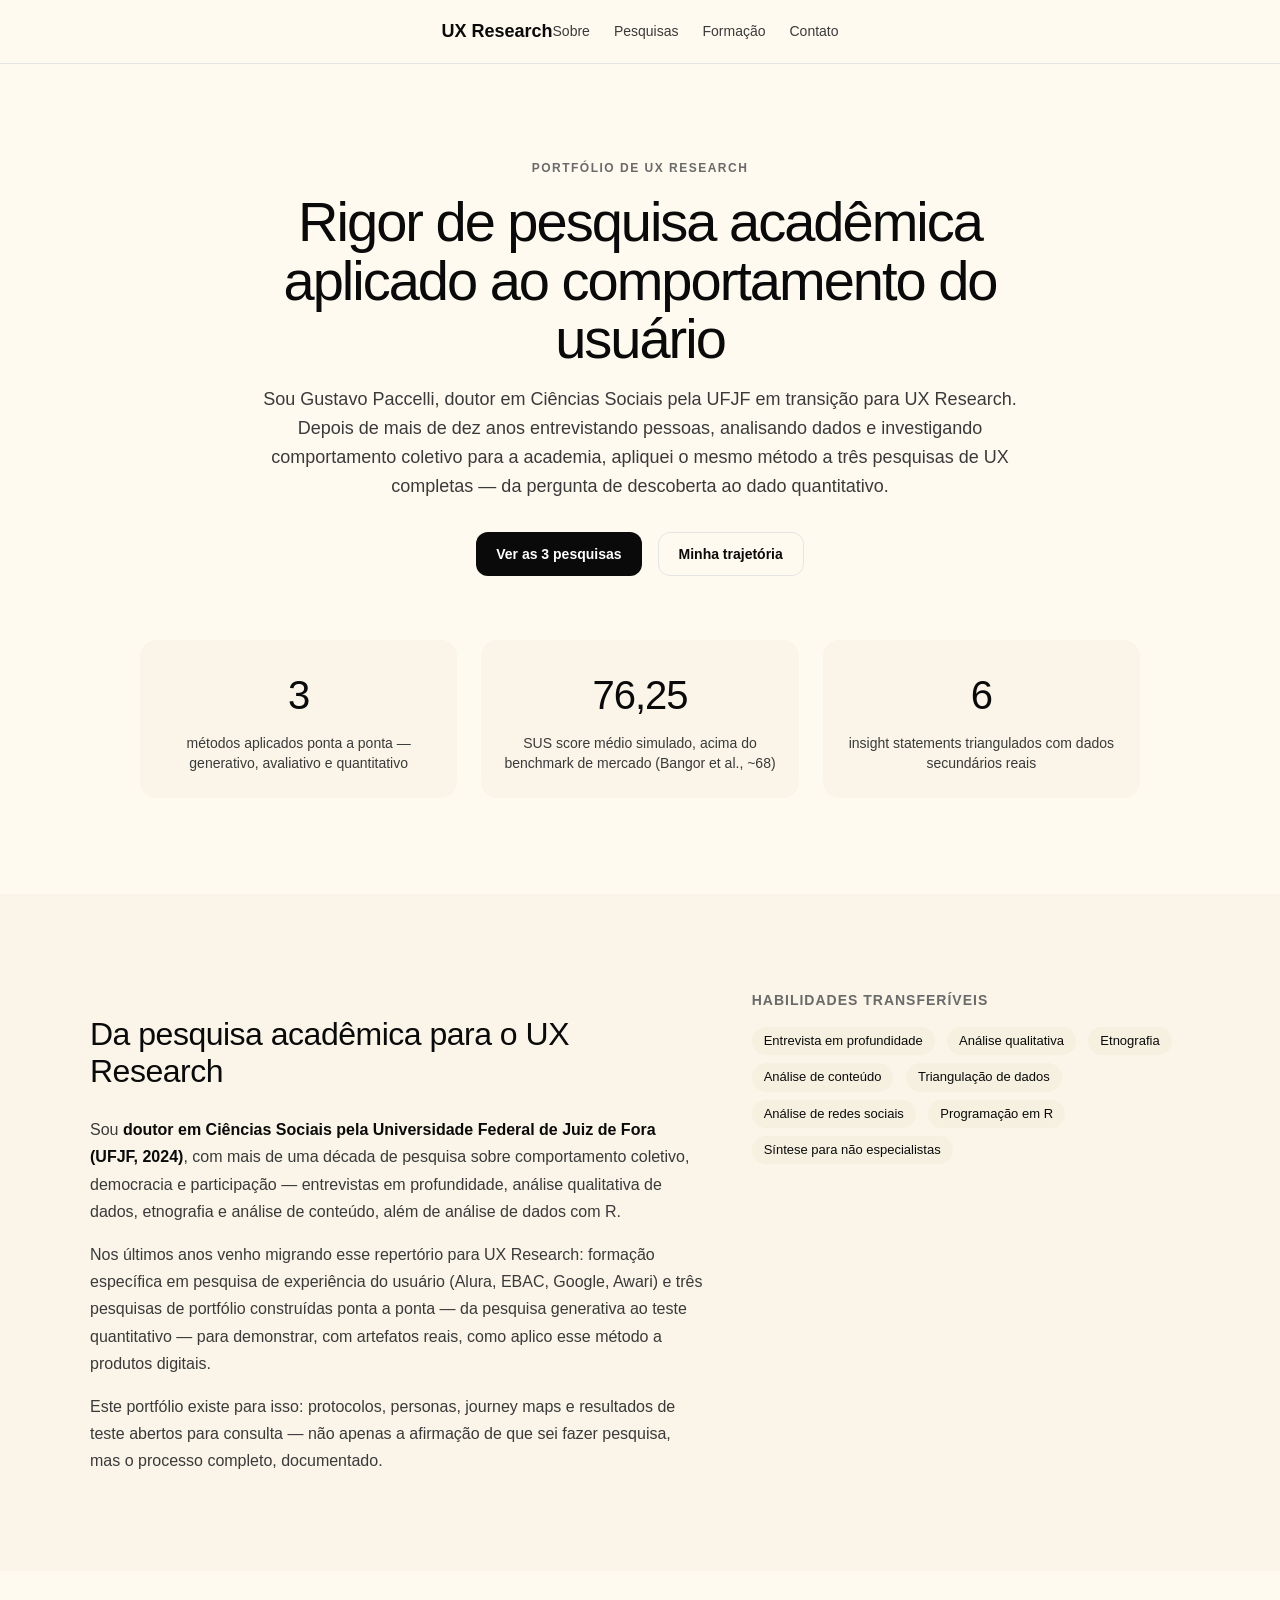
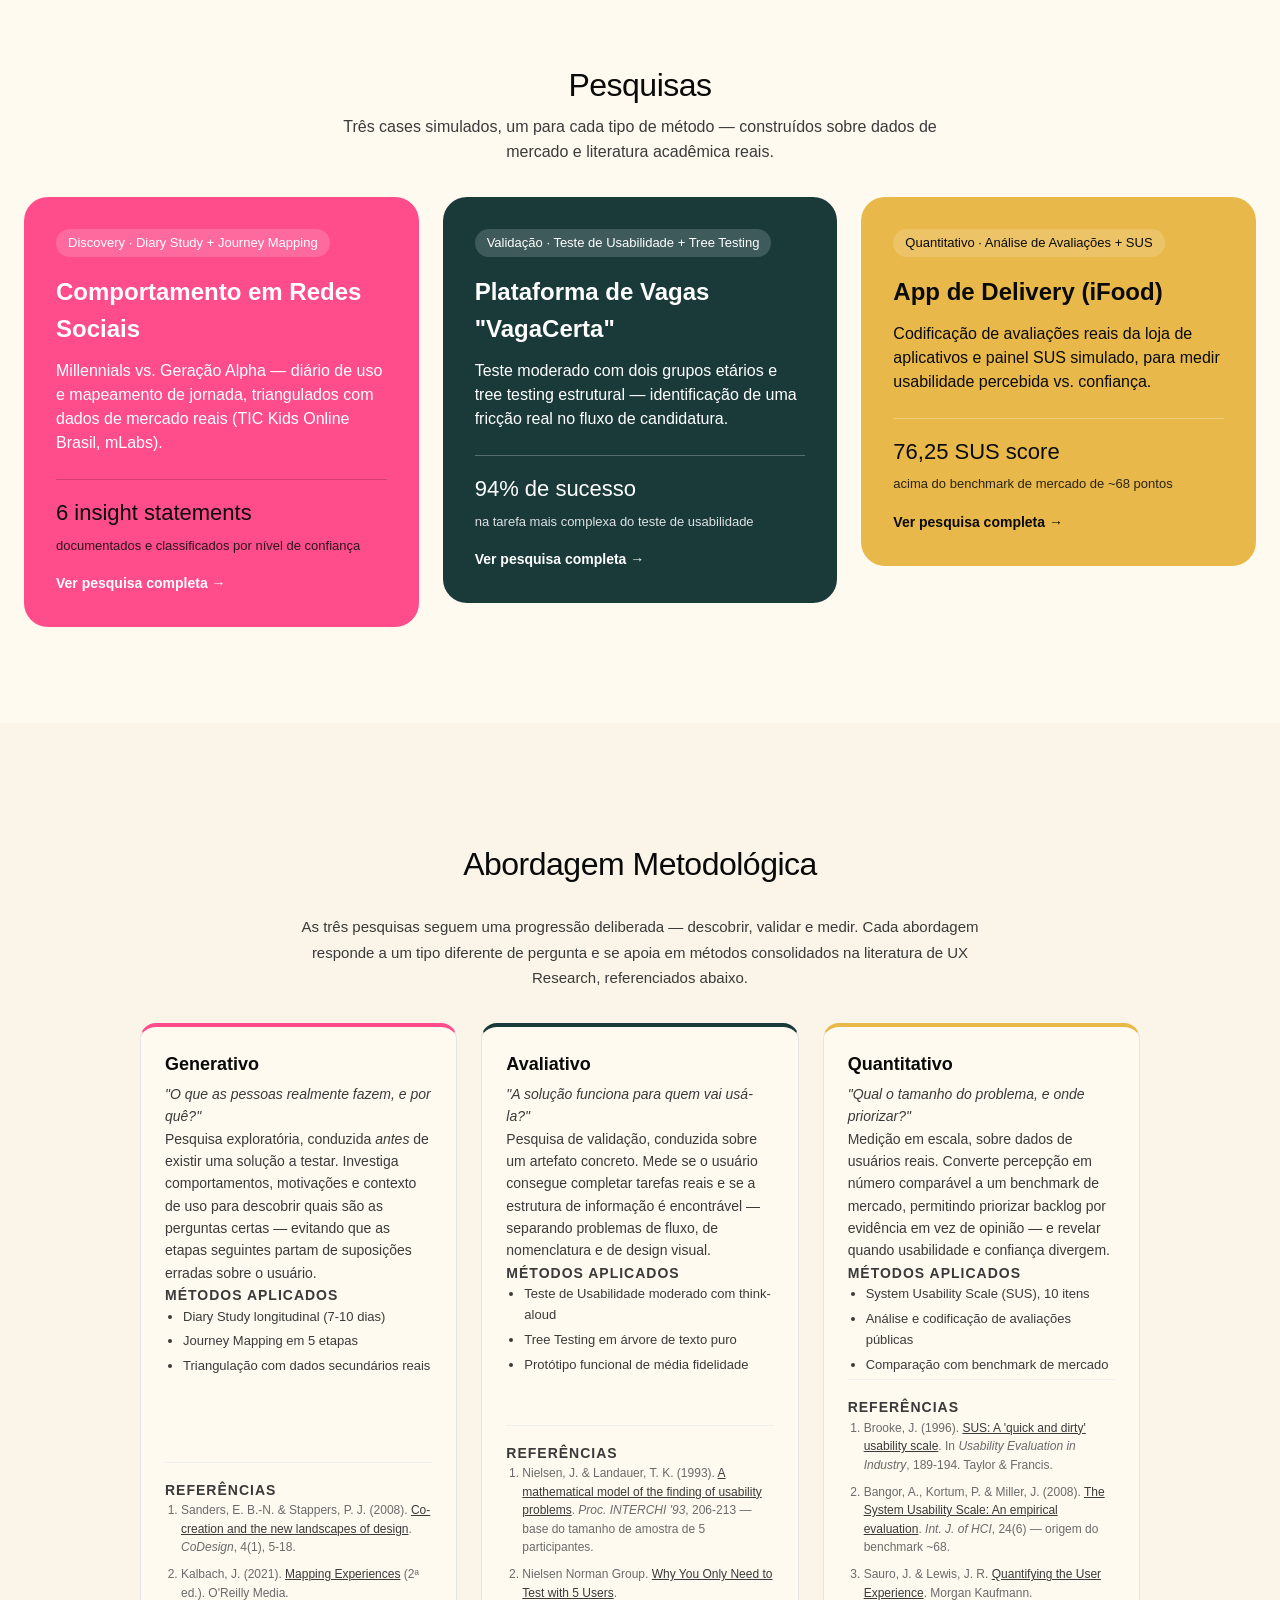
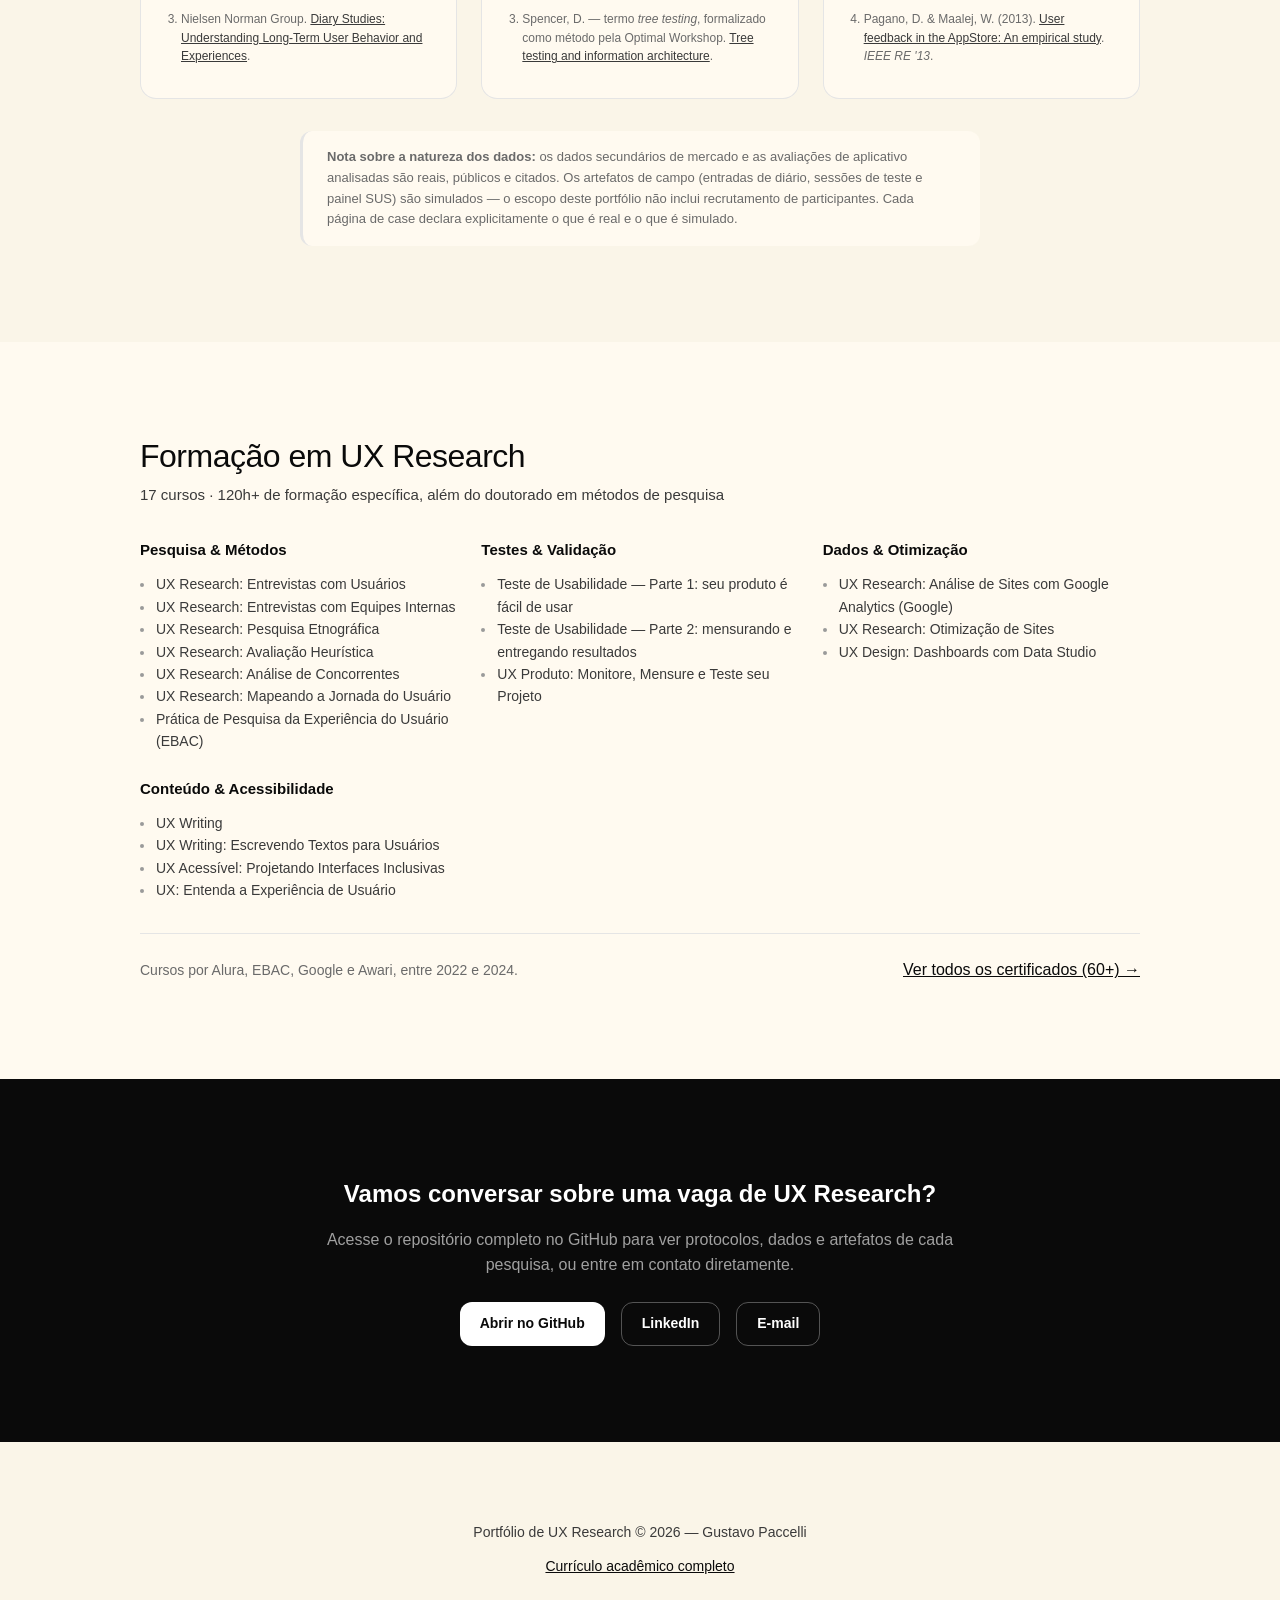
==== commit 899fc275: "Merge branch 'claude/ux-research-portfolio-github-9c2ldx' into main Traz a reformulação da home (bio" ====
--- a/ux-pesquisa-redes-sociais/src/index.html
+++ b/ux-pesquisa-redes-sociais/src/index.html
@@ -238,27 +238,100 @@
       text-align: center;
       margin-bottom: var(--space-xl);
     }
+    .methodology-intro {
+      text-align: center;
+      max-width: 680px;
+      margin: 0 auto var(--space-xl) auto;
+      font-size: 15px;
+      color: var(--color-body);
+      line-height: 1.7;
+    }
     .methodology-grid {
       display: grid;
       grid-template-columns: repeat(auto-fit, minmax(280px, 1fr));
       gap: var(--space-lg);
+      align-items: stretch;
     }
     .methodology-card {
       background: var(--color-canvas);
       border-radius: var(--radius-lg);
       padding: var(--space-lg);
       border: 1px solid var(--color-hairline);
-    }
+      border-top: 4px solid var(--color-hairline);
+      display: flex;
+      flex-direction: column;
+    }
+    .methodology-card.accent-pink { border-top-color: var(--color-brand-pink); }
+    .methodology-card.accent-teal { border-top-color: var(--color-brand-teal); }
+    .methodology-card.accent-ochre { border-top-color: var(--color-brand-ochre); }
     .methodology-card h3 {
-      margin: 0 0 var(--space-sm) 0;
+      margin: 0 0 var(--space-xxs) 0;
       font-size: 18px;
       font-weight: 600;
       color: var(--color-ink);
     }
+    .methodology-question {
+      margin: 0 0 var(--space-sm) 0;
+      font-size: 13px;
+      font-style: italic;
+      color: var(--color-muted);
+      line-height: 1.5;
+    }
     .methodology-card p {
       margin: 0;
       color: var(--color-body);
       font-size: 14px;
+      line-height: 1.6;
+    }
+    .methodology-label {
+      margin: var(--space-md) 0 var(--space-xs) 0;
+      font-size: 11px;
+      font-weight: 600;
+      text-transform: uppercase;
+      letter-spacing: 1px;
+      color: var(--color-muted);
+    }
+    .methodology-card ul {
+      margin: 0;
+      padding-left: 18px;
+      font-size: 13px;
+      color: var(--color-body);
+      line-height: 1.6;
+    }
+    .methodology-card ul li {
+      margin-bottom: var(--space-xxs);
+    }
+    .methodology-refs {
+      margin-top: auto;
+      padding-top: var(--space-md);
+      border-top: 1px solid var(--color-hairline-soft);
+    }
+    .methodology-refs ol {
+      margin: 0;
+      padding-left: 16px;
+      font-size: 12px;
+      color: var(--color-muted);
+      line-height: 1.55;
+    }
+    .methodology-refs li {
+      margin-bottom: var(--space-xs);
+    }
+    .methodology-refs a {
+      color: var(--color-body);
+      text-decoration: underline;
+    }
+    .methodology-refs a:hover {
+      color: var(--color-ink);
+    }
+    .methodology-note {
+      max-width: 680px;
+      margin: var(--space-xl) auto 0 auto;
+      padding: var(--space-md) var(--space-lg);
+      background: var(--color-canvas);
+      border-left: 3px solid var(--color-hairline);
+      border-radius: var(--radius-md);
+      font-size: 13px;
+      color: var(--color-muted);
       line-height: 1.6;
     }
 
@@ -544,20 +617,72 @@
   <section class="methodology-section" id="metodologia">
     <div class="container">
       <h2 class="display-sm">Abordagem Metodológica</h2>
+      <p class="methodology-intro">As três pesquisas seguem uma progressão deliberada — descobrir, validar e medir. Cada abordagem responde a um tipo diferente de pergunta e se apoia em métodos consolidados na literatura de UX Research, referenciados abaixo.</p>
       <div class="methodology-grid">
-        <div class="methodology-card">
+
+        <div class="methodology-card accent-pink">
           <h3>Generativo</h3>
-          <p>Exploração de comportamentos e motivações através de artefatos como diários de usuário, journey maps e análise de dados secundários.</p>
-        </div>
-        <div class="methodology-card">
+          <p class="methodology-question">"O que as pessoas realmente fazem, e por quê?"</p>
+          <p>Pesquisa exploratória, conduzida <em>antes</em> de existir uma solução a testar. Investiga comportamentos, motivações e contexto de uso para descobrir quais são as perguntas certas — evitando que as etapas seguintes partam de suposições erradas sobre o usuário.</p>
+          <p class="methodology-label">Métodos aplicados</p>
+          <ul>
+            <li>Diary Study longitudinal (7-10 dias)</li>
+            <li>Journey Mapping em 5 etapas</li>
+            <li>Triangulação com dados secundários reais</li>
+          </ul>
+          <div class="methodology-refs">
+            <p class="methodology-label">Referências</p>
+            <ol>
+              <li>Sanders, E. B.-N. &amp; Stappers, P. J. (2008). <a href="https://www.tandfonline.com/doi/abs/10.1080/15710880701875068" target="_blank" rel="noopener">Co-creation and the new landscapes of design</a>. <em>CoDesign</em>, 4(1), 5-18.</li>
+              <li>Kalbach, J. (2021). <a href="https://experiencinginformation.com/mapping-experiences/" target="_blank" rel="noopener">Mapping Experiences</a> (2ª ed.). O'Reilly Media.</li>
+              <li>Nielsen Norman Group. <a href="https://www.nngroup.com/articles/diary-studies/" target="_blank" rel="noopener">Diary Studies: Understanding Long-Term User Behavior and Experiences</a>.</li>
+            </ol>
+          </div>
+        </div>
+
+        <div class="methodology-card accent-teal">
           <h3>Avaliativo</h3>
-          <p>Validação de conceitos e interfaces através de testes de usabilidade, tree testing e prototipagem interativa.</p>
-        </div>
-        <div class="methodology-card">
+          <p class="methodology-question">"A solução funciona para quem vai usá-la?"</p>
+          <p>Pesquisa de validação, conduzida sobre um artefato concreto. Mede se o usuário consegue completar tarefas reais e se a estrutura de informação é encontrável — separando problemas de fluxo, de nomenclatura e de design visual.</p>
+          <p class="methodology-label">Métodos aplicados</p>
+          <ul>
+            <li>Teste de Usabilidade moderado com think-aloud</li>
+            <li>Tree Testing em árvore de texto puro</li>
+            <li>Protótipo funcional de média fidelidade</li>
+          </ul>
+          <div class="methodology-refs">
+            <p class="methodology-label">Referências</p>
+            <ol>
+              <li>Nielsen, J. &amp; Landauer, T. K. (1993). <a href="https://dl.acm.org/doi/10.1145/169059.169166" target="_blank" rel="noopener">A mathematical model of the finding of usability problems</a>. <em>Proc. INTERCHI '93</em>, 206-213 — base do tamanho de amostra de 5 participantes.</li>
+              <li>Nielsen Norman Group. <a href="https://www.nngroup.com/articles/why-you-only-need-to-test-with-5-users/" target="_blank" rel="noopener">Why You Only Need to Test with 5 Users</a>.</li>
+              <li>Spencer, D. — termo <em>tree testing</em>, formalizado como método pela Optimal Workshop. <a href="https://www.optimalworkshop.com/101-guides/information-architecture-101/tree-testing-and-information-architecture" target="_blank" rel="noopener">Tree testing and information architecture</a>.</li>
+            </ol>
+          </div>
+        </div>
+
+        <div class="methodology-card accent-ochre">
           <h3>Quantitativo</h3>
-          <p>Medição de satisfação, usabilidade e pontos de dor através de análise de dados reais e escalas padronizadas como SUS.</p>
-        </div>
-      </div>
+          <p class="methodology-question">"Qual o tamanho do problema, e onde priorizar?"</p>
+          <p>Medição em escala, sobre dados de usuários reais. Converte percepção em número comparável a um benchmark de mercado, permitindo priorizar backlog por evidência em vez de opinião — e revelar quando usabilidade e confiança divergem.</p>
+          <p class="methodology-label">Métodos aplicados</p>
+          <ul>
+            <li>System Usability Scale (SUS), 10 itens</li>
+            <li>Análise e codificação de avaliações públicas</li>
+            <li>Comparação com benchmark de mercado</li>
+          </ul>
+          <div class="methodology-refs">
+            <p class="methodology-label">Referências</p>
+            <ol>
+              <li>Brooke, J. (1996). <a href="https://www.researchgate.net/publication/319394819_SUS_--_a_quick_and_dirty_usability_scale" target="_blank" rel="noopener">SUS: A 'quick and dirty' usability scale</a>. In <em>Usability Evaluation in Industry</em>, 189-194. Taylor &amp; Francis.</li>
+              <li>Bangor, A., Kortum, P. &amp; Miller, J. (2008). <a href="https://www.researchgate.net/publication/200553206_The_System_Usability_Scale_SUS_an_Empirical_evaluation" target="_blank" rel="noopener">The System Usability Scale: An empirical evaluation</a>. <em>Int. J. of HCI</em>, 24(6) — origem do benchmark ~68.</li>
+              <li>Sauro, J. &amp; Lewis, J. R. <a href="https://measuringu.com/book/quantifying-the-user-experience-practical-statistics-for-user-research/" target="_blank" rel="noopener">Quantifying the User Experience</a>. Morgan Kaufmann.</li>
+              <li>Pagano, D. &amp; Maalej, W. (2013). <a href="https://www.researchgate.net/publication/260156697_User_Feedback_in_the_AppStore_An_Empirical_Study" target="_blank" rel="noopener">User feedback in the AppStore: An empirical study</a>. <em>IEEE RE '13</em>.</li>
+            </ol>
+          </div>
+        </div>
+
+      </div>
+      <p class="methodology-note"><strong>Nota sobre a natureza dos dados:</strong> os dados secundários de mercado e as avaliações de aplicativo analisadas são reais, públicos e citados. Os artefatos de campo (entradas de diário, sessões de teste e painel SUS) são simulados — o escopo deste portfólio não inclui recrutamento de participantes. Cada página de case declara explicitamente o que é real e o que é simulado.</p>
     </div>
   </section>
 
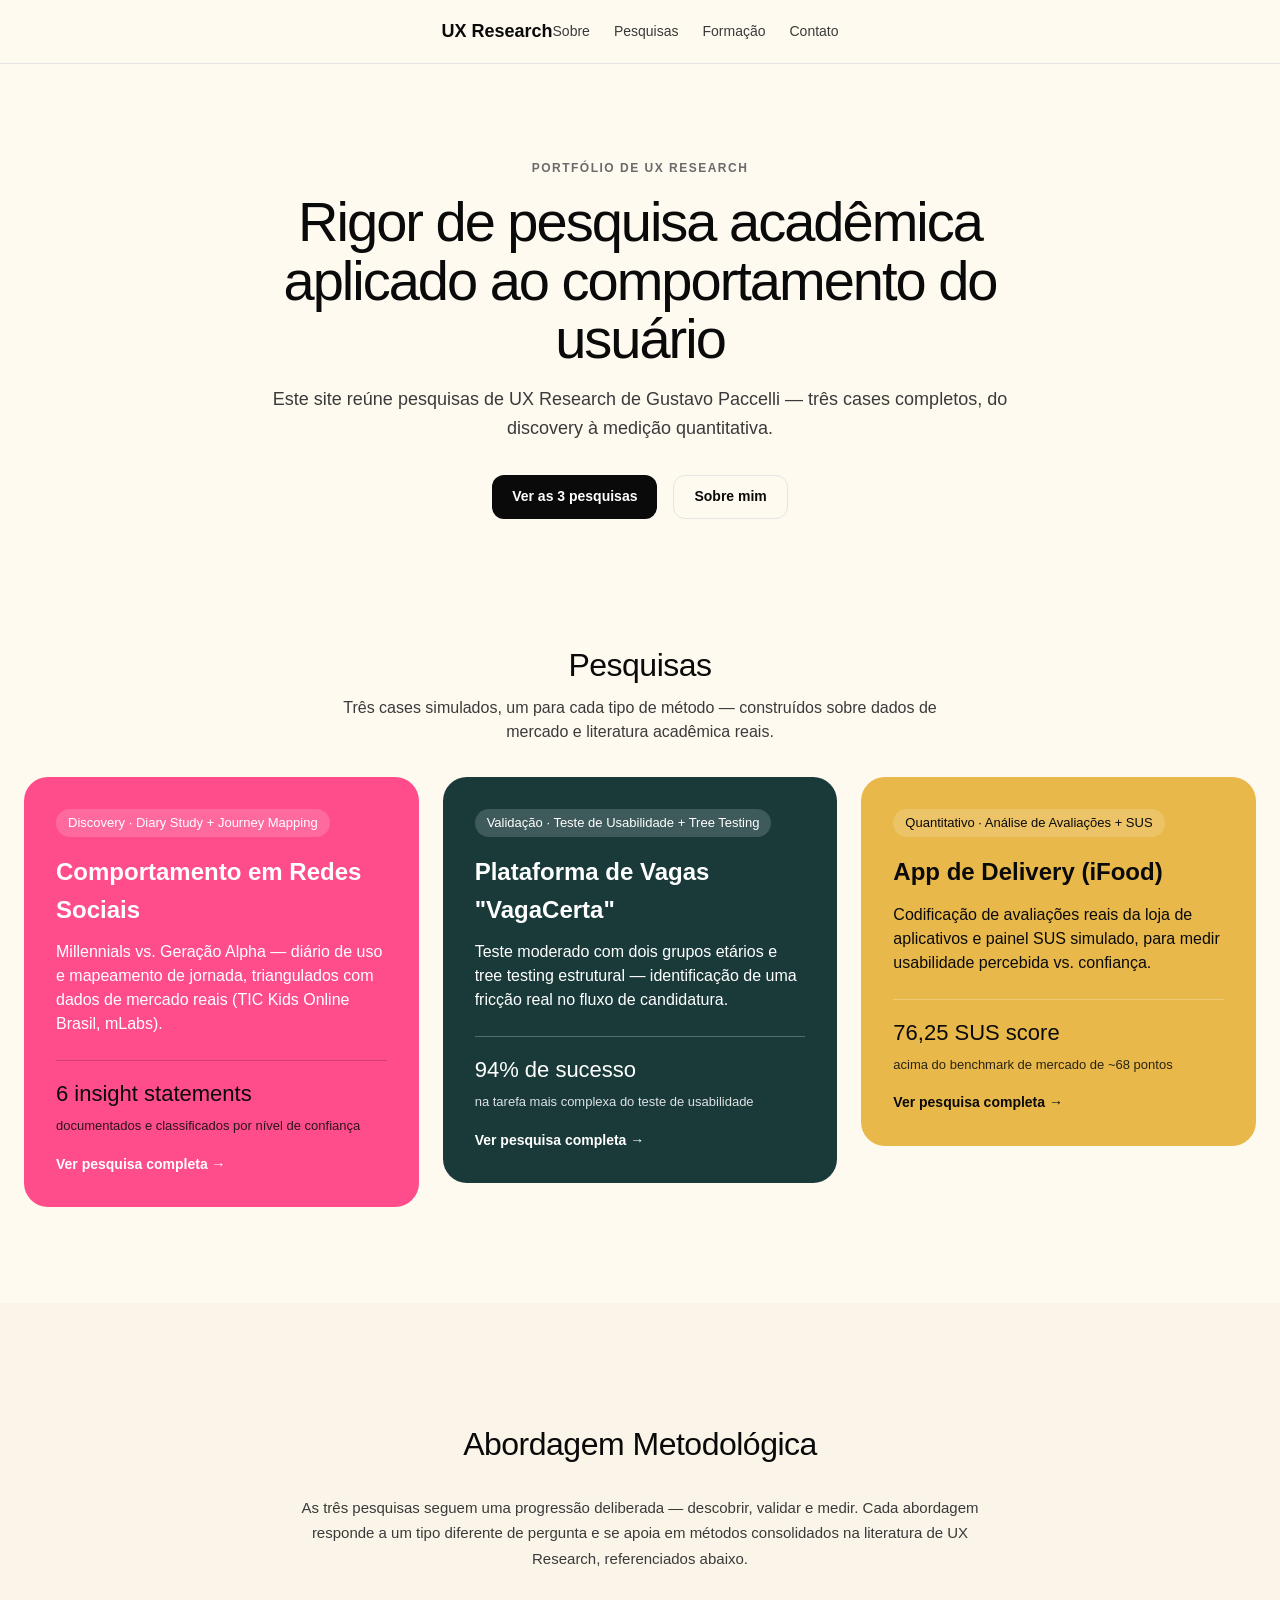
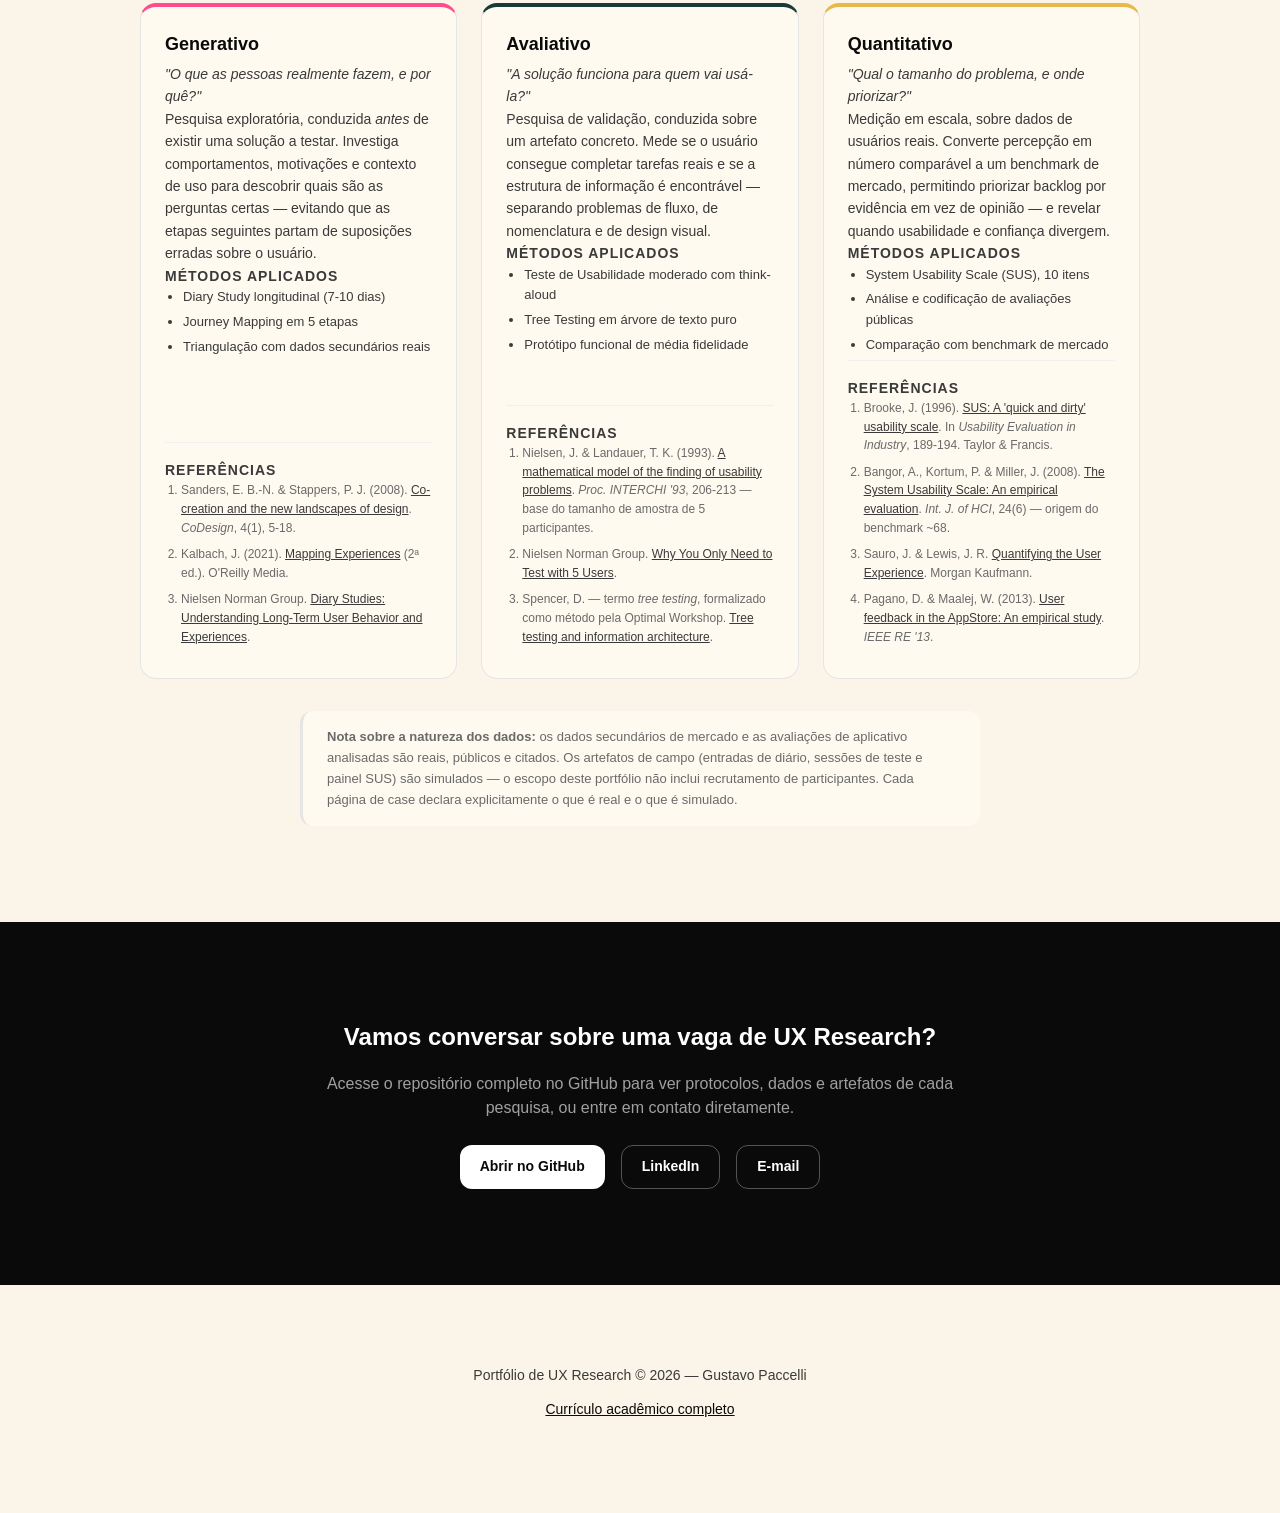
==== commit 416c4bf8: "Separar bio, stats e formação em página Sobre dedicada A home fica enxuta — hero curto + as 3 pesqui" ====
--- a/ux-pesquisa-redes-sociais/src/index.html
+++ b/ux-pesquisa-redes-sociais/src/index.html
@@ -61,75 +61,6 @@
       flex-wrap: wrap;
     }
 
-    /* Stats bar */
-    .stats-bar {
-      padding: var(--space-xl) var(--space-lg) var(--space-section);
-      background: var(--color-canvas);
-    }
-    .stats-bar .container {
-      max-width: 1000px;
-      margin: 0 auto;
-      display: grid;
-      grid-template-columns: repeat(3, 1fr);
-      gap: var(--space-lg);
-    }
-    .stat-item {
-      text-align: center;
-      padding: var(--space-lg) var(--space-md);
-      border-radius: var(--radius-lg);
-      background: var(--color-surface-soft);
-    }
-    .stat-item .stat-number {
-      font-family: var(--font-display);
-      font-size: 40px;
-      font-weight: 500;
-      letter-spacing: -1px;
-      color: var(--color-ink);
-      margin: 0 0 var(--space-xs) 0;
-    }
-    .stat-item .stat-label {
-      font-size: 14px;
-      color: var(--color-body);
-      line-height: 1.4;
-      margin: 0;
-    }
-
-    /* Sobre section */
-    .about-section {
-      padding: var(--space-section) var(--space-lg);
-      background: var(--color-surface-soft);
-    }
-    .about-section .container {
-      max-width: 1100px;
-      margin: 0 auto;
-    }
-    .about-grid {
-      display: grid;
-      grid-template-columns: 1.4fr 1fr;
-      gap: var(--space-xxl);
-      align-items: start;
-    }
-    .about-bio p {
-      color: var(--color-body);
-      font-size: 16px;
-      line-height: 1.7;
-      margin: 0 0 var(--space-md) 0;
-    }
-    .about-bio p:last-child { margin-bottom: 0; }
-    .about-bio strong { color: var(--color-ink); }
-    .about-skills h3 {
-      font-family: var(--font-body);
-      font-size: 14px;
-      font-weight: 600;
-      text-transform: uppercase;
-      letter-spacing: 1px;
-      color: var(--color-muted);
-      margin: 0 0 var(--space-md) 0;
-    }
-    .about-skills .badge-pill {
-      margin: 0 var(--space-xs) var(--space-xs) 0;
-    }
-
     /* Feature cards section */
     .feature-cards-section {
       padding: var(--space-section) var(--space-lg);
@@ -335,78 +266,6 @@
       line-height: 1.6;
     }
 
-    /* Formação section */
-    .formation-section {
-      padding: var(--space-section) var(--space-lg);
-      background: var(--color-canvas);
-    }
-    .formation-section .container {
-      max-width: 1000px;
-      margin: 0 auto;
-    }
-    .formation-header {
-      display: flex;
-      justify-content: space-between;
-      align-items: flex-end;
-      flex-wrap: wrap;
-      gap: var(--space-md);
-      margin-bottom: var(--space-xl);
-    }
-    .formation-header h2 { margin: 0; }
-    .formation-header p {
-      margin: var(--space-xs) 0 0 0;
-      color: var(--color-body);
-      font-size: 15px;
-    }
-    .formation-grid {
-      display: grid;
-      grid-template-columns: repeat(auto-fit, minmax(240px, 1fr));
-      gap: var(--space-lg);
-    }
-    .formation-group h3 {
-      font-size: 15px;
-      font-weight: 600;
-      color: var(--color-ink);
-      margin: 0 0 var(--space-sm) 0;
-    }
-    .formation-group ul {
-      margin: 0;
-      padding: 0;
-      list-style: none;
-    }
-    .formation-group li {
-      font-size: 14px;
-      color: var(--color-body);
-      line-height: 1.6;
-      padding-left: var(--space-md);
-      position: relative;
-    }
-    .formation-group li::before {
-      content: "";
-      position: absolute;
-      left: 0;
-      top: 10px;
-      width: 4px;
-      height: 4px;
-      border-radius: 50%;
-      background: var(--color-muted-soft);
-    }
-    .formation-footnote {
-      margin-top: var(--space-xl);
-      padding-top: var(--space-lg);
-      border-top: 1px solid var(--color-hairline);
-      display: flex;
-      justify-content: space-between;
-      align-items: center;
-      flex-wrap: wrap;
-      gap: var(--space-md);
-    }
-    .formation-footnote p {
-      margin: 0;
-      font-size: 14px;
-      color: var(--color-muted);
-    }
-
     /* CTA section */
     .cta-section {
       padding: var(--space-section) var(--space-lg);
@@ -454,13 +313,6 @@
       }
       .hero h1 {
         font-size: 32px;
-      }
-      .stats-bar .container {
-        grid-template-columns: 1fr;
-      }
-      .about-grid {
-        grid-template-columns: 1fr;
-        gap: var(--space-xl);
       }
       .feature-cards-grid {
         grid-template-columns: 1fr;
@@ -474,9 +326,9 @@
     <div class="container">
       <a href="index.html" class="logo">UX Research</a>
       <div class="nav-links">
-        <a href="#sobre">Sobre</a>
+        <a href="sobre.html">Sobre</a>
         <a href="#pesquisas">Pesquisas</a>
-        <a href="#formacao">Formação</a>
+        <a href="sobre.html#formacao">Formação</a>
         <a href="#contato">Contato</a>
       </div>
     </div>
@@ -487,69 +339,10 @@
     <div class="container">
       <span class="caption-uppercase">Portfólio de UX Research</span>
       <h1 class="display-lg">Rigor de pesquisa acadêmica aplicado ao comportamento do usuário</h1>
-      <p>Sou Gustavo Paccelli, doutor em Ciências Sociais pela UFJF em transição para UX Research. Depois de mais de dez anos entrevistando pessoas, analisando dados e investigando comportamento coletivo para a academia, apliquei o mesmo método a três pesquisas de UX completas — da pergunta de descoberta ao dado quantitativo.</p>
+      <p>Este site reúne pesquisas de UX Research de Gustavo Paccelli — três cases completos, do discovery à medição quantitativa.</p>
       <div class="actions">
         <a href="#pesquisas" class="btn btn-primary">Ver as 3 pesquisas</a>
-        <a href="#sobre" class="btn btn-secondary">Minha trajetória</a>
-      </div>
-    </div>
-  </section>
-
-  <!-- Stats bar -->
-  <section class="stats-bar">
-    <div class="container">
-      <div class="stat-item">
-        <p class="stat-number">3</p>
-        <p class="stat-label">métodos aplicados ponta a ponta — generativo, avaliativo e quantitativo</p>
-      </div>
-      <div class="stat-item">
-        <p class="stat-number">76,25</p>
-        <p class="stat-label">SUS score médio simulado, acima do benchmark de mercado (Bangor et al., ~68)</p>
-      </div>
-      <div class="stat-item">
-        <p class="stat-number">6</p>
-        <p class="stat-label">insight statements triangulados com dados secundários reais</p>
-      </div>
-    </div>
-  </section>
-
-  <!-- Sobre -->
-  <section class="about-section" id="sobre">
-    <div class="container">
-      <div class="about-grid">
-        <div class="about-bio reveal">
-          <h2 class="display-sm">Da pesquisa acadêmica para o UX Research</h2>
-          <p>
-            Sou <strong>doutor em Ciências Sociais pela Universidade Federal de Juiz de Fora (UFJF, 2024)</strong>,
-            com mais de uma década de pesquisa sobre comportamento coletivo, democracia e participação —
-            entrevistas em profundidade, análise qualitativa de dados, etnografia e análise de conteúdo,
-            além de análise de dados com R.
-          </p>
-          <p>
-            Nos últimos anos venho migrando esse repertório para UX Research: formação específica em
-            pesquisa de experiência do usuário (Alura, EBAC, Google, Awari) e três pesquisas de portfólio
-            construídas ponta a ponta — da pesquisa generativa ao teste quantitativo — para demonstrar,
-            com artefatos reais, como aplico esse método a produtos digitais.
-          </p>
-          <p>
-            Este portfólio existe para isso: protocolos, personas, journey maps e resultados de teste
-            abertos para consulta — não apenas a afirmação de que sei fazer pesquisa, mas o processo
-            completo, documentado.
-          </p>
-        </div>
-        <div class="about-skills reveal">
-          <h3>Habilidades transferíveis</h3>
-          <div>
-            <span class="badge-pill">Entrevista em profundidade</span>
-            <span class="badge-pill">Análise qualitativa</span>
-            <span class="badge-pill">Etnografia</span>
-            <span class="badge-pill">Análise de conteúdo</span>
-            <span class="badge-pill">Triangulação de dados</span>
-            <span class="badge-pill">Análise de redes sociais</span>
-            <span class="badge-pill">Programação em R</span>
-            <span class="badge-pill">Síntese para não especialistas</span>
-          </div>
-        </div>
+        <a href="sobre.html" class="btn btn-secondary">Sobre mim</a>
       </div>
     </div>
   </section>
@@ -686,61 +479,6 @@
     </div>
   </section>
 
-  <!-- Formação em UX Research -->
-  <section class="formation-section" id="formacao">
-    <div class="container">
-      <div class="formation-header">
-        <div>
-          <h2 class="display-sm">Formação em UX Research</h2>
-          <p>17 cursos · 120h+ de formação específica, além do doutorado em métodos de pesquisa</p>
-        </div>
-      </div>
-      <div class="formation-grid">
-        <div class="formation-group">
-          <h3>Pesquisa &amp; Métodos</h3>
-          <ul>
-            <li>UX Research: Entrevistas com Usuários</li>
-            <li>UX Research: Entrevistas com Equipes Internas</li>
-            <li>UX Research: Pesquisa Etnográfica</li>
-            <li>UX Research: Avaliação Heurística</li>
-            <li>UX Research: Análise de Concorrentes</li>
-            <li>UX Research: Mapeando a Jornada do Usuário</li>
-            <li>Prática de Pesquisa da Experiência do Usuário (EBAC)</li>
-          </ul>
-        </div>
-        <div class="formation-group">
-          <h3>Testes &amp; Validação</h3>
-          <ul>
-            <li>Teste de Usabilidade — Parte 1: seu produto é fácil de usar</li>
-            <li>Teste de Usabilidade — Parte 2: mensurando e entregando resultados</li>
-            <li>UX Produto: Monitore, Mensure e Teste seu Projeto</li>
-          </ul>
-        </div>
-        <div class="formation-group">
-          <h3>Dados &amp; Otimização</h3>
-          <ul>
-            <li>UX Research: Análise de Sites com Google Analytics (Google)</li>
-            <li>UX Research: Otimização de Sites</li>
-            <li>UX Design: Dashboards com Data Studio</li>
-          </ul>
-        </div>
-        <div class="formation-group">
-          <h3>Conteúdo &amp; Acessibilidade</h3>
-          <ul>
-            <li>UX Writing</li>
-            <li>UX Writing: Escrevendo Textos para Usuários</li>
-            <li>UX Acessível: Projetando Interfaces Inclusivas</li>
-            <li>UX: Entenda a Experiência de Usuário</li>
-          </ul>
-        </div>
-      </div>
-      <div class="formation-footnote">
-        <p>Cursos por Alura, EBAC, Google e Awari, entre 2022 e 2024.</p>
-        <a href="https://gustavopaccelli.github.io/gustavopaccelli/certificates.html" class="text-link" target="_blank" rel="noopener">Ver todos os certificados (60+) →</a>
-      </div>
-    </div>
-  </section>
-
   <!-- CTA Section -->
   <section class="cta-section" id="contato">
     <div class="container">
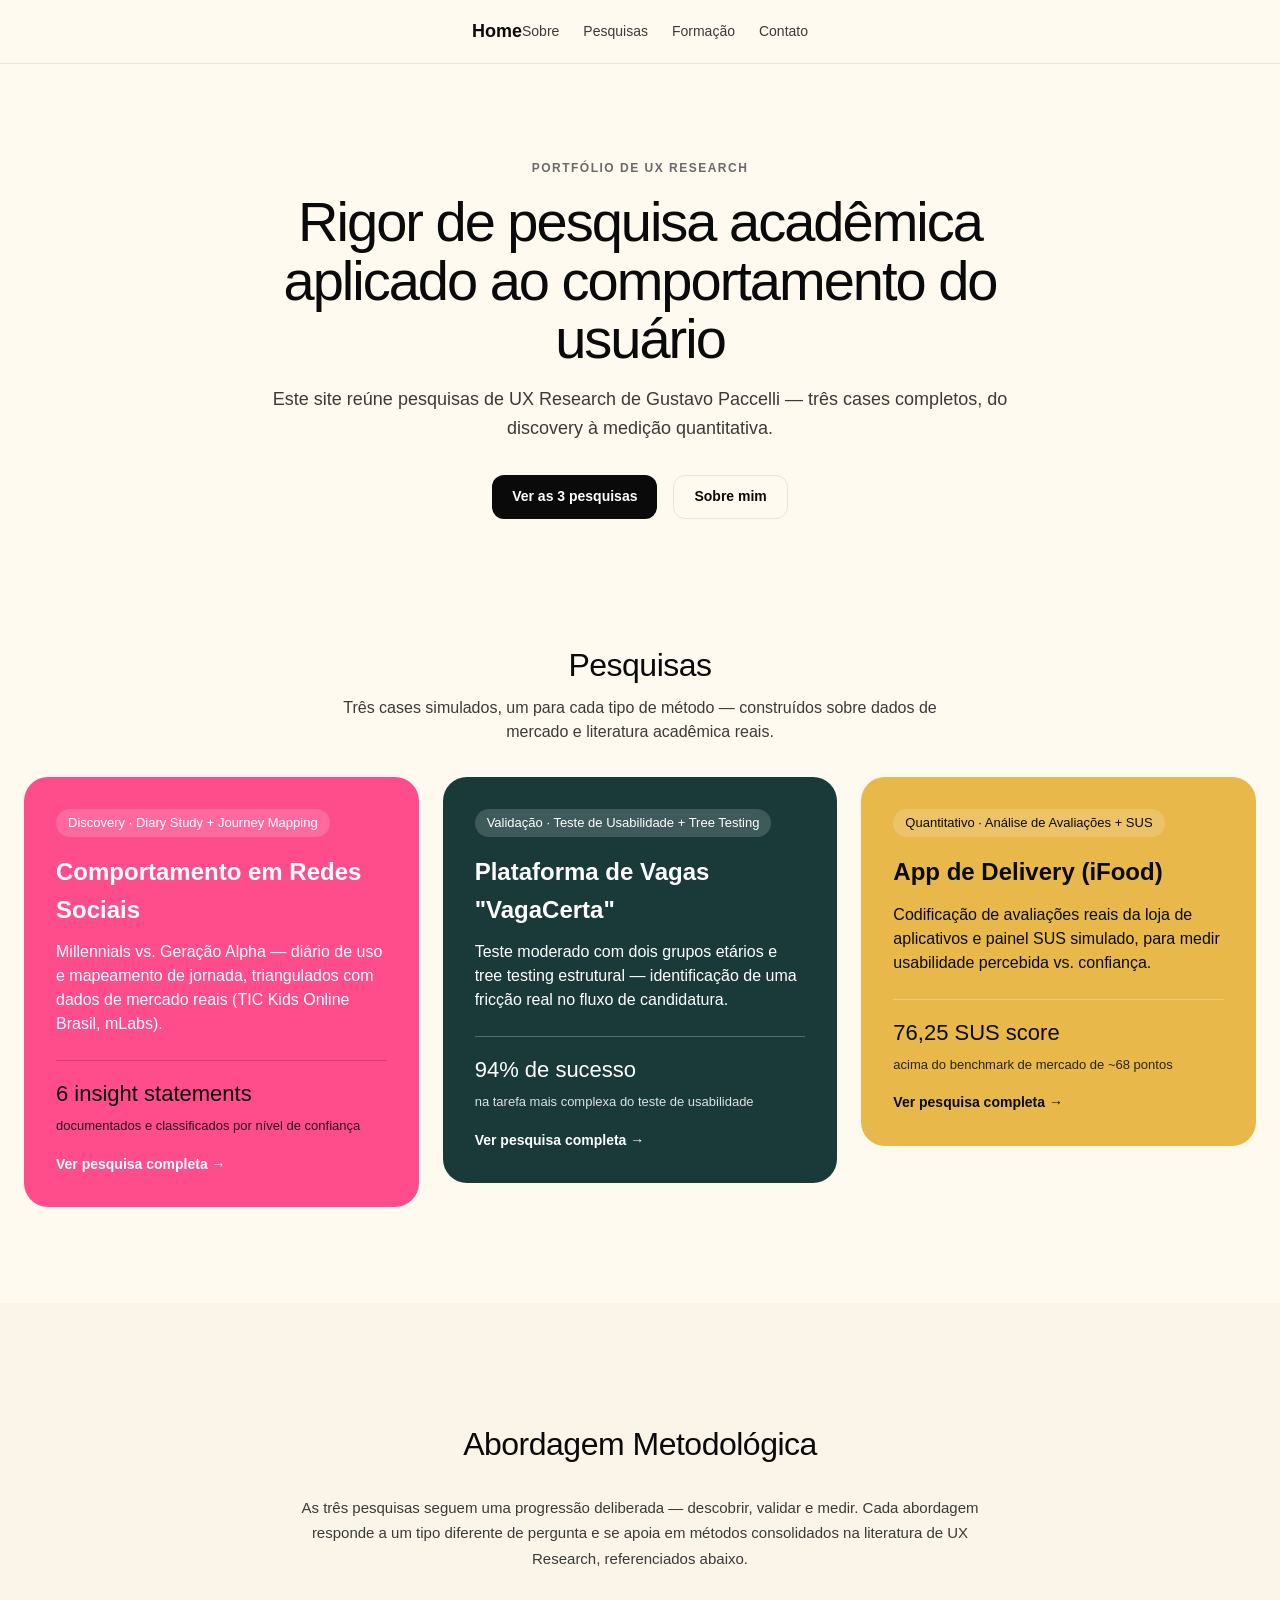
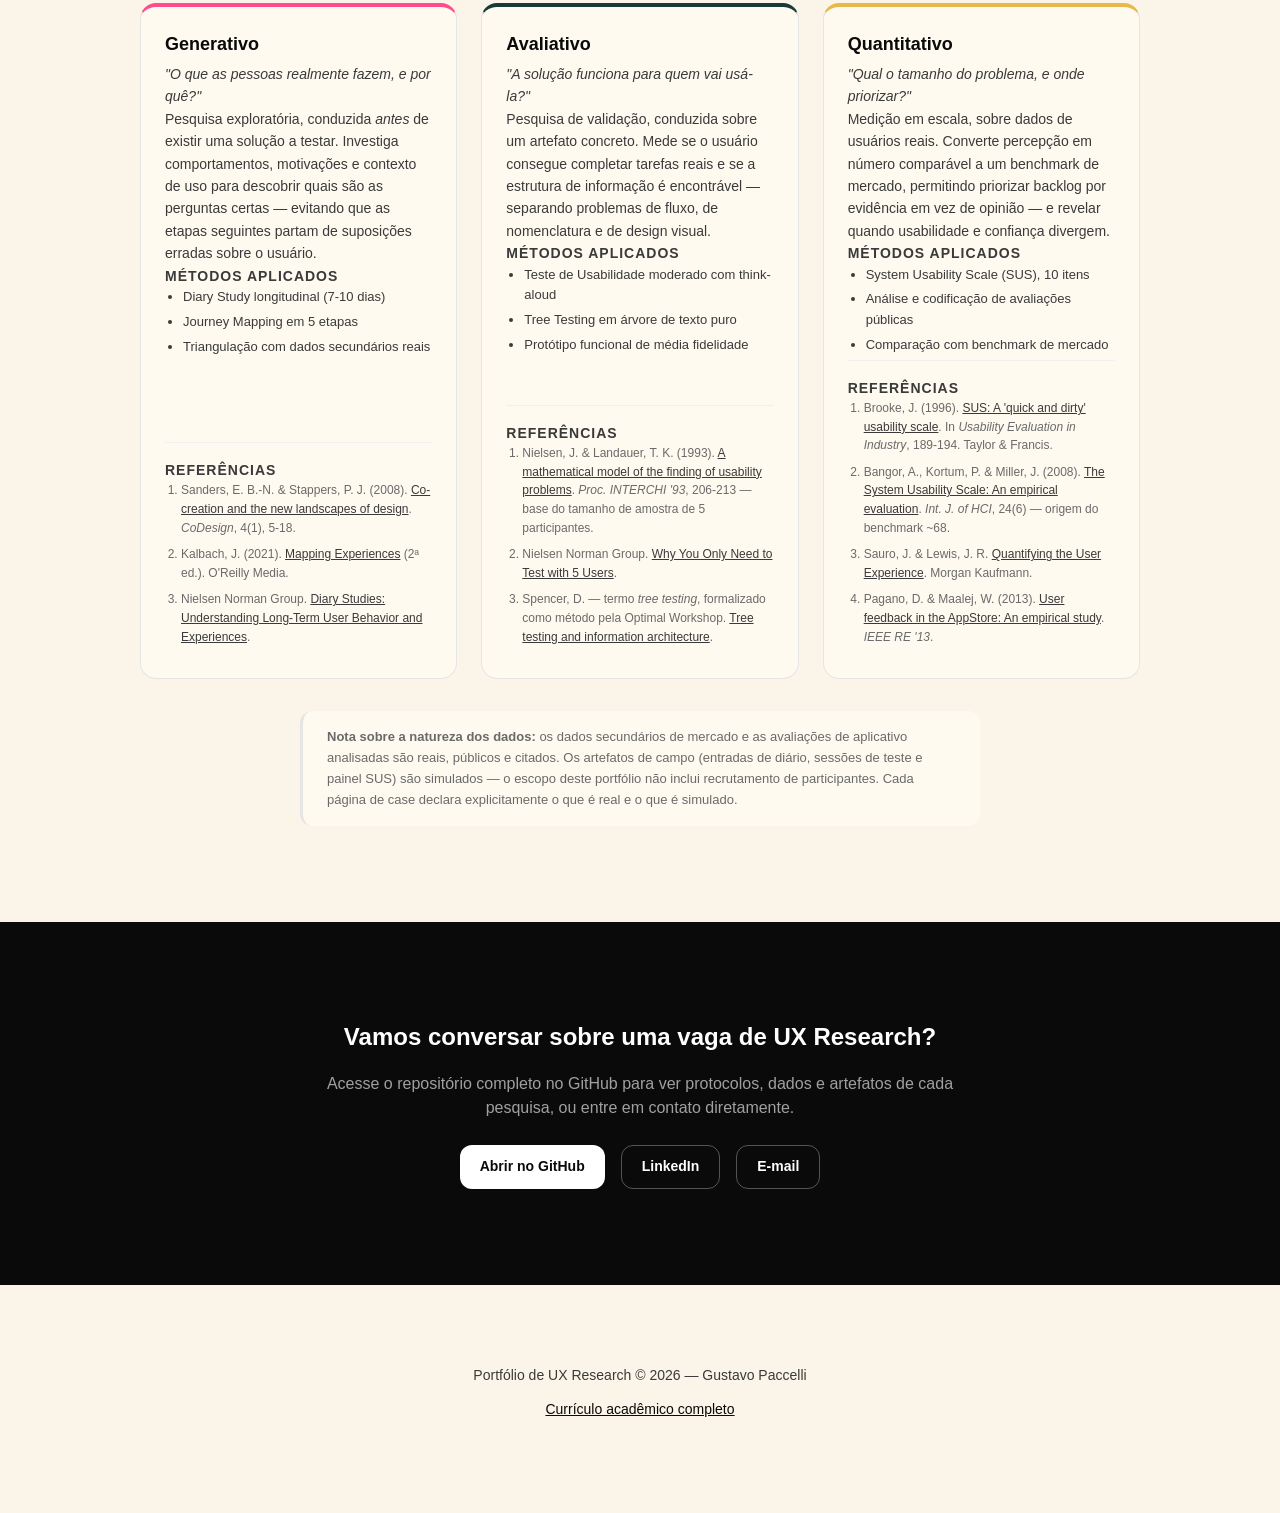
==== commit 92a0b006: "Trocar rótulo do logo na navegação de "UX Research" para "Home" Co-Authored-By: Claude Sonnet 5 <nor" ====
--- a/ux-pesquisa-redes-sociais/src/index.html
+++ b/ux-pesquisa-redes-sociais/src/index.html
@@ -324,7 +324,7 @@
   <!-- Navigation -->
   <nav class="top-nav">
     <div class="container">
-      <a href="index.html" class="logo">UX Research</a>
+      <a href="index.html" class="logo">Home</a>
       <div class="nav-links">
         <a href="sobre.html">Sobre</a>
         <a href="#pesquisas">Pesquisas</a>
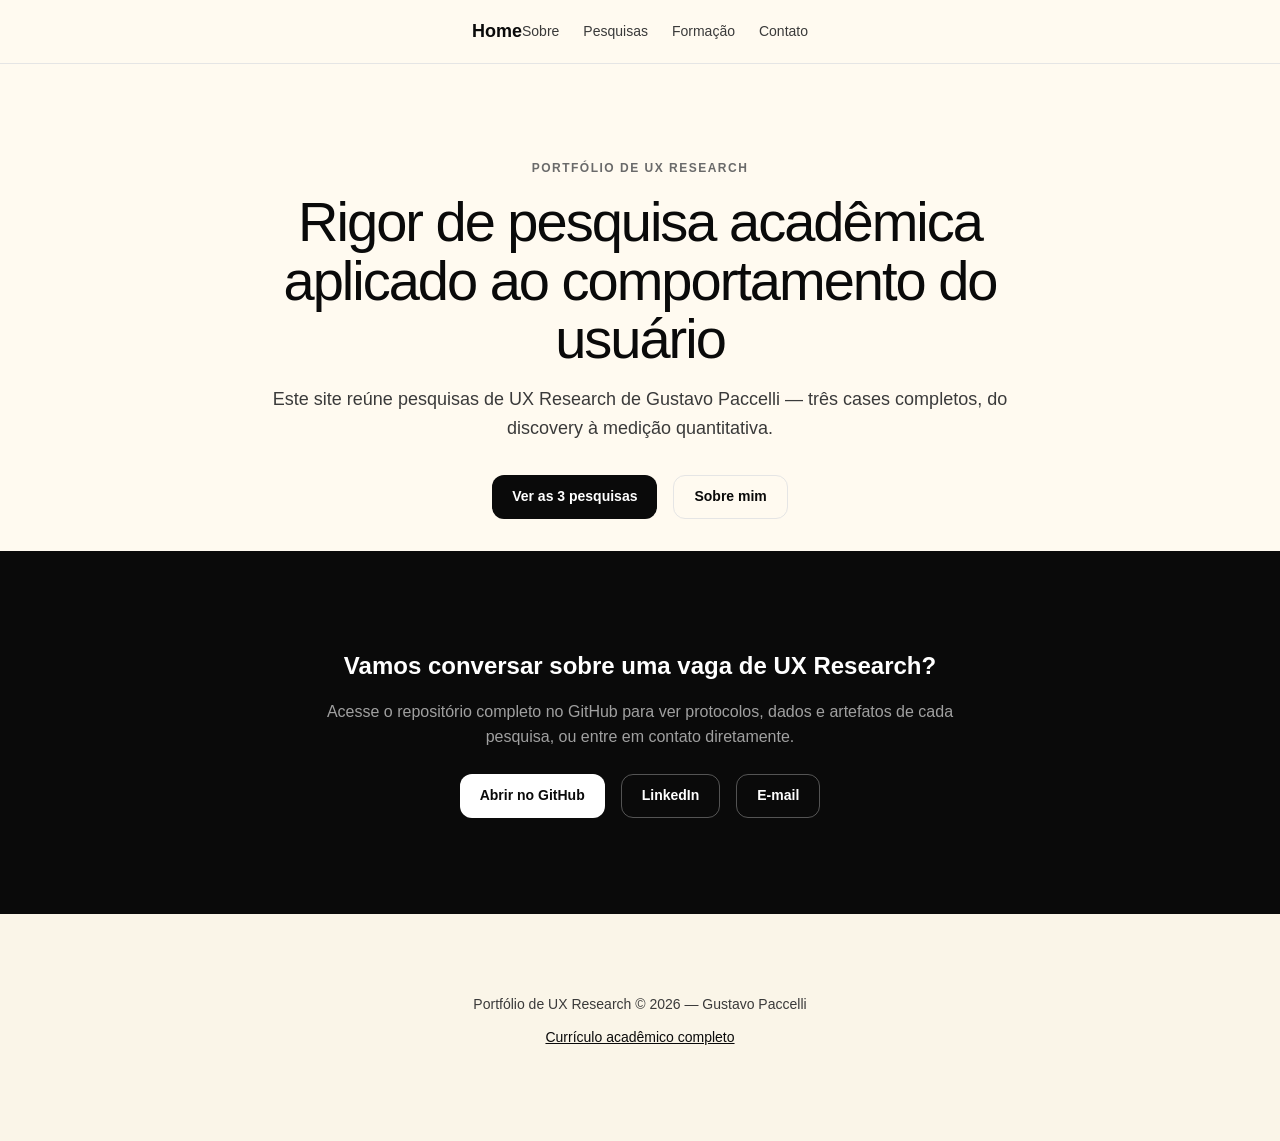
==== commit 4dd16ef9: "Criar página Pesquisas dedicada e reduzir home à apresentação + contato A home agora só tem o hero d" ====
--- a/ux-pesquisa-redes-sociais/src/index.html
+++ b/ux-pesquisa-redes-sociais/src/index.html
@@ -61,211 +61,6 @@
       flex-wrap: wrap;
     }
 
-    /* Feature cards section */
-    .feature-cards-section {
-      padding: var(--space-section) var(--space-lg);
-      background: var(--color-canvas);
-    }
-    .feature-cards-section .container {
-      max-width: 1280px;
-      margin: 0 auto;
-    }
-    .feature-cards-section .section-intro {
-      max-width: 640px;
-      margin: 0 auto;
-      text-align: center;
-    }
-    .feature-cards-section .section-intro p {
-      color: var(--color-body);
-      font-size: 16px;
-      margin: var(--space-sm) 0 0 0;
-    }
-    .feature-cards-grid {
-      display: grid;
-      grid-template-columns: repeat(auto-fit, minmax(320px, 1fr));
-      gap: var(--space-lg);
-      margin-top: var(--space-xl);
-    }
-    /* Wrapper <a>: só comportamento de link/hover, sem cor — evita colidir
-       em especificidade com as variantes de cor abaixo, que ficam isoladas
-       no elemento .feature-card. */
-    .feature-card-link {
-      display: block;
-      text-decoration: none;
-      transition: transform 0.2s ease, box-shadow 0.2s ease;
-      cursor: pointer;
-      border-radius: var(--radius-xl);
-    }
-    .feature-card-link:hover {
-      transform: translateY(-4px);
-    }
-    .feature-card {
-      display: flex;
-      flex-direction: column;
-      justify-content: space-between;
-      min-height: 280px;
-    }
-    .feature-card-content .badge-pill {
-      background: rgba(255, 255, 255, 0.16);
-      color: inherit;
-      margin: 0 0 var(--space-md) 0;
-    }
-    .feature-card-content h2 {
-      margin: 0 0 var(--space-sm) 0;
-      font-size: 24px;
-      font-weight: 600;
-    }
-    .feature-card-content p {
-      margin: 0;
-      font-size: 16px;
-      line-height: 1.5;
-    }
-    .feature-card-stat {
-      margin-top: var(--space-lg);
-      padding-top: var(--space-md);
-      border-top: 1px solid rgba(255, 255, 255, 0.25);
-    }
-    .feature-card-stat strong {
-      display: block;
-      font-family: var(--font-display);
-      font-size: 22px;
-      font-weight: 500;
-      margin-bottom: 2px;
-    }
-    .feature-card-stat span {
-      font-size: 13px;
-      opacity: 0.85;
-    }
-    .feature-card-cta {
-      display: block;
-      margin-top: var(--space-md);
-      font-size: 14px;
-      font-weight: 600;
-    }
-    /* Correção de contraste: o par marca "pink + branco" fica abaixo de 4.5:1
-       para texto de corpo (~3.1:1) — texto de tinta escura sobre o rosa
-       mantém > 6:1 e preserva o mesmo token de fundo usado nas outras páginas. */
-    .feature-card-pink .feature-card-content,
-    .feature-card-pink .feature-card-stat {
-      color: var(--color-ink);
-    }
-    .feature-card-pink .feature-card-content .badge-pill {
-      background: rgba(10, 10, 10, 0.08);
-    }
-    .feature-card-pink .feature-card-stat {
-      border-top-color: rgba(10, 10, 10, 0.18);
-    }
-
-    /* About methodology section */
-    .methodology-section {
-      padding: var(--space-section) var(--space-lg);
-      background: var(--color-surface-soft);
-    }
-    .methodology-section .container {
-      max-width: 1000px;
-      margin: 0 auto;
-    }
-    .methodology-section h2 {
-      text-align: center;
-      margin-bottom: var(--space-xl);
-    }
-    .methodology-intro {
-      text-align: center;
-      max-width: 680px;
-      margin: 0 auto var(--space-xl) auto;
-      font-size: 15px;
-      color: var(--color-body);
-      line-height: 1.7;
-    }
-    .methodology-grid {
-      display: grid;
-      grid-template-columns: repeat(auto-fit, minmax(280px, 1fr));
-      gap: var(--space-lg);
-      align-items: stretch;
-    }
-    .methodology-card {
-      background: var(--color-canvas);
-      border-radius: var(--radius-lg);
-      padding: var(--space-lg);
-      border: 1px solid var(--color-hairline);
-      border-top: 4px solid var(--color-hairline);
-      display: flex;
-      flex-direction: column;
-    }
-    .methodology-card.accent-pink { border-top-color: var(--color-brand-pink); }
-    .methodology-card.accent-teal { border-top-color: var(--color-brand-teal); }
-    .methodology-card.accent-ochre { border-top-color: var(--color-brand-ochre); }
-    .methodology-card h3 {
-      margin: 0 0 var(--space-xxs) 0;
-      font-size: 18px;
-      font-weight: 600;
-      color: var(--color-ink);
-    }
-    .methodology-question {
-      margin: 0 0 var(--space-sm) 0;
-      font-size: 13px;
-      font-style: italic;
-      color: var(--color-muted);
-      line-height: 1.5;
-    }
-    .methodology-card p {
-      margin: 0;
-      color: var(--color-body);
-      font-size: 14px;
-      line-height: 1.6;
-    }
-    .methodology-label {
-      margin: var(--space-md) 0 var(--space-xs) 0;
-      font-size: 11px;
-      font-weight: 600;
-      text-transform: uppercase;
-      letter-spacing: 1px;
-      color: var(--color-muted);
-    }
-    .methodology-card ul {
-      margin: 0;
-      padding-left: 18px;
-      font-size: 13px;
-      color: var(--color-body);
-      line-height: 1.6;
-    }
-    .methodology-card ul li {
-      margin-bottom: var(--space-xxs);
-    }
-    .methodology-refs {
-      margin-top: auto;
-      padding-top: var(--space-md);
-      border-top: 1px solid var(--color-hairline-soft);
-    }
-    .methodology-refs ol {
-      margin: 0;
-      padding-left: 16px;
-      font-size: 12px;
-      color: var(--color-muted);
-      line-height: 1.55;
-    }
-    .methodology-refs li {
-      margin-bottom: var(--space-xs);
-    }
-    .methodology-refs a {
-      color: var(--color-body);
-      text-decoration: underline;
-    }
-    .methodology-refs a:hover {
-      color: var(--color-ink);
-    }
-    .methodology-note {
-      max-width: 680px;
-      margin: var(--space-xl) auto 0 auto;
-      padding: var(--space-md) var(--space-lg);
-      background: var(--color-canvas);
-      border-left: 3px solid var(--color-hairline);
-      border-radius: var(--radius-md);
-      font-size: 13px;
-      color: var(--color-muted);
-      line-height: 1.6;
-    }
-
     /* CTA section */
     .cta-section {
       padding: var(--space-section) var(--space-lg);
@@ -314,9 +109,6 @@
       .hero h1 {
         font-size: 32px;
       }
-      .feature-cards-grid {
-        grid-template-columns: 1fr;
-      }
     }
   </style>
 </head>
@@ -327,7 +119,7 @@
       <a href="index.html" class="logo">Home</a>
       <div class="nav-links">
         <a href="sobre.html">Sobre</a>
-        <a href="#pesquisas">Pesquisas</a>
+        <a href="pesquisas.html">Pesquisas</a>
         <a href="sobre.html#formacao">Formação</a>
         <a href="#contato">Contato</a>
       </div>
@@ -341,141 +133,9 @@
       <h1 class="display-lg">Rigor de pesquisa acadêmica aplicado ao comportamento do usuário</h1>
       <p>Este site reúne pesquisas de UX Research de Gustavo Paccelli — três cases completos, do discovery à medição quantitativa.</p>
       <div class="actions">
-        <a href="#pesquisas" class="btn btn-primary">Ver as 3 pesquisas</a>
+        <a href="pesquisas.html" class="btn btn-primary">Ver as 3 pesquisas</a>
         <a href="sobre.html" class="btn btn-secondary">Sobre mim</a>
       </div>
-    </div>
-  </section>
-
-  <!-- Feature Cards -->
-  <section class="feature-cards-section" id="pesquisas">
-    <div class="container">
-      <div class="section-intro">
-        <h2 class="display-sm" style="margin: 0;">Pesquisas</h2>
-        <p>Três cases simulados, um para cada tipo de método — construídos sobre dados de mercado e literatura acadêmica reais.</p>
-      </div>
-      <div class="feature-cards-grid">
-        <!-- Pesquisa 1 -->
-        <a href="case-01-generativa.html" class="feature-card-link">
-          <div class="feature-card feature-card-pink feature-card-content">
-            <div>
-              <span class="badge-pill">Discovery · Diary Study + Journey Mapping</span>
-              <h2>Comportamento em Redes Sociais</h2>
-              <p>Millennials vs. Geração Alpha — diário de uso e mapeamento de jornada, triangulados com dados de mercado reais (TIC Kids Online Brasil, mLabs).</p>
-            </div>
-            <div class="feature-card-stat">
-              <strong>6 insight statements</strong>
-              <span>documentados e classificados por nível de confiança</span>
-            </div>
-            <span class="feature-card-cta">Ver pesquisa completa →</span>
-          </div>
-        </a>
-
-        <!-- Pesquisa 2 -->
-        <a href="case-02-avaliativa.html" class="feature-card-link">
-          <div class="feature-card feature-card-teal feature-card-content">
-            <div>
-              <span class="badge-pill">Validação · Teste de Usabilidade + Tree Testing</span>
-              <h2>Plataforma de Vagas "VagaCerta"</h2>
-              <p>Teste moderado com dois grupos etários e tree testing estrutural — identificação de uma fricção real no fluxo de candidatura.</p>
-            </div>
-            <div class="feature-card-stat">
-              <strong>94% de sucesso</strong>
-              <span>na tarefa mais complexa do teste de usabilidade</span>
-            </div>
-            <span class="feature-card-cta">Ver pesquisa completa →</span>
-          </div>
-        </a>
-
-        <!-- Pesquisa 3 -->
-        <a href="case-03-quantitativa.html" class="feature-card-link">
-          <div class="feature-card feature-card-ochre feature-card-content">
-            <div>
-              <span class="badge-pill">Quantitativo · Análise de Avaliações + SUS</span>
-              <h2>App de Delivery (iFood)</h2>
-              <p>Codificação de avaliações reais da loja de aplicativos e painel SUS simulado, para medir usabilidade percebida vs. confiança.</p>
-            </div>
-            <div class="feature-card-stat">
-              <strong>76,25 SUS score</strong>
-              <span>acima do benchmark de mercado de ~68 pontos</span>
-            </div>
-            <span class="feature-card-cta">Ver pesquisa completa →</span>
-          </div>
-        </a>
-      </div>
-    </div>
-  </section>
-
-  <!-- Methodology Section -->
-  <section class="methodology-section" id="metodologia">
-    <div class="container">
-      <h2 class="display-sm">Abordagem Metodológica</h2>
-      <p class="methodology-intro">As três pesquisas seguem uma progressão deliberada — descobrir, validar e medir. Cada abordagem responde a um tipo diferente de pergunta e se apoia em métodos consolidados na literatura de UX Research, referenciados abaixo.</p>
-      <div class="methodology-grid">
-
-        <div class="methodology-card accent-pink">
-          <h3>Generativo</h3>
-          <p class="methodology-question">"O que as pessoas realmente fazem, e por quê?"</p>
-          <p>Pesquisa exploratória, conduzida <em>antes</em> de existir uma solução a testar. Investiga comportamentos, motivações e contexto de uso para descobrir quais são as perguntas certas — evitando que as etapas seguintes partam de suposições erradas sobre o usuário.</p>
-          <p class="methodology-label">Métodos aplicados</p>
-          <ul>
-            <li>Diary Study longitudinal (7-10 dias)</li>
-            <li>Journey Mapping em 5 etapas</li>
-            <li>Triangulação com dados secundários reais</li>
-          </ul>
-          <div class="methodology-refs">
-            <p class="methodology-label">Referências</p>
-            <ol>
-              <li>Sanders, E. B.-N. &amp; Stappers, P. J. (2008). <a href="https://www.tandfonline.com/doi/abs/10.1080/15710880701875068" target="_blank" rel="noopener">Co-creation and the new landscapes of design</a>. <em>CoDesign</em>, 4(1), 5-18.</li>
-              <li>Kalbach, J. (2021). <a href="https://experiencinginformation.com/mapping-experiences/" target="_blank" rel="noopener">Mapping Experiences</a> (2ª ed.). O'Reilly Media.</li>
-              <li>Nielsen Norman Group. <a href="https://www.nngroup.com/articles/diary-studies/" target="_blank" rel="noopener">Diary Studies: Understanding Long-Term User Behavior and Experiences</a>.</li>
-            </ol>
-          </div>
-        </div>
-
-        <div class="methodology-card accent-teal">
-          <h3>Avaliativo</h3>
-          <p class="methodology-question">"A solução funciona para quem vai usá-la?"</p>
-          <p>Pesquisa de validação, conduzida sobre um artefato concreto. Mede se o usuário consegue completar tarefas reais e se a estrutura de informação é encontrável — separando problemas de fluxo, de nomenclatura e de design visual.</p>
-          <p class="methodology-label">Métodos aplicados</p>
-          <ul>
-            <li>Teste de Usabilidade moderado com think-aloud</li>
-            <li>Tree Testing em árvore de texto puro</li>
-            <li>Protótipo funcional de média fidelidade</li>
-          </ul>
-          <div class="methodology-refs">
-            <p class="methodology-label">Referências</p>
-            <ol>
-              <li>Nielsen, J. &amp; Landauer, T. K. (1993). <a href="https://dl.acm.org/doi/10.1145/169059.169166" target="_blank" rel="noopener">A mathematical model of the finding of usability problems</a>. <em>Proc. INTERCHI '93</em>, 206-213 — base do tamanho de amostra de 5 participantes.</li>
-              <li>Nielsen Norman Group. <a href="https://www.nngroup.com/articles/why-you-only-need-to-test-with-5-users/" target="_blank" rel="noopener">Why You Only Need to Test with 5 Users</a>.</li>
-              <li>Spencer, D. — termo <em>tree testing</em>, formalizado como método pela Optimal Workshop. <a href="https://www.optimalworkshop.com/101-guides/information-architecture-101/tree-testing-and-information-architecture" target="_blank" rel="noopener">Tree testing and information architecture</a>.</li>
-            </ol>
-          </div>
-        </div>
-
-        <div class="methodology-card accent-ochre">
-          <h3>Quantitativo</h3>
-          <p class="methodology-question">"Qual o tamanho do problema, e onde priorizar?"</p>
-          <p>Medição em escala, sobre dados de usuários reais. Converte percepção em número comparável a um benchmark de mercado, permitindo priorizar backlog por evidência em vez de opinião — e revelar quando usabilidade e confiança divergem.</p>
-          <p class="methodology-label">Métodos aplicados</p>
-          <ul>
-            <li>System Usability Scale (SUS), 10 itens</li>
-            <li>Análise e codificação de avaliações públicas</li>
-            <li>Comparação com benchmark de mercado</li>
-          </ul>
-          <div class="methodology-refs">
-            <p class="methodology-label">Referências</p>
-            <ol>
-              <li>Brooke, J. (1996). <a href="https://www.researchgate.net/publication/319394819_SUS_--_a_quick_and_dirty_usability_scale" target="_blank" rel="noopener">SUS: A 'quick and dirty' usability scale</a>. In <em>Usability Evaluation in Industry</em>, 189-194. Taylor &amp; Francis.</li>
-              <li>Bangor, A., Kortum, P. &amp; Miller, J. (2008). <a href="https://www.researchgate.net/publication/200553206_The_System_Usability_Scale_SUS_an_Empirical_evaluation" target="_blank" rel="noopener">The System Usability Scale: An empirical evaluation</a>. <em>Int. J. of HCI</em>, 24(6) — origem do benchmark ~68.</li>
-              <li>Sauro, J. &amp; Lewis, J. R. <a href="https://measuringu.com/book/quantifying-the-user-experience-practical-statistics-for-user-research/" target="_blank" rel="noopener">Quantifying the User Experience</a>. Morgan Kaufmann.</li>
-              <li>Pagano, D. &amp; Maalej, W. (2013). <a href="https://www.researchgate.net/publication/260156697_User_Feedback_in_the_AppStore_An_Empirical_Study" target="_blank" rel="noopener">User feedback in the AppStore: An empirical study</a>. <em>IEEE RE '13</em>.</li>
-            </ol>
-          </div>
-        </div>
-
-      </div>
-      <p class="methodology-note"><strong>Nota sobre a natureza dos dados:</strong> os dados secundários de mercado e as avaliações de aplicativo analisadas são reais, públicos e citados. Os artefatos de campo (entradas de diário, sessões de teste e painel SUS) são simulados — o escopo deste portfólio não inclui recrutamento de participantes. Cada página de case declara explicitamente o que é real e o que é simulado.</p>
     </div>
   </section>
 
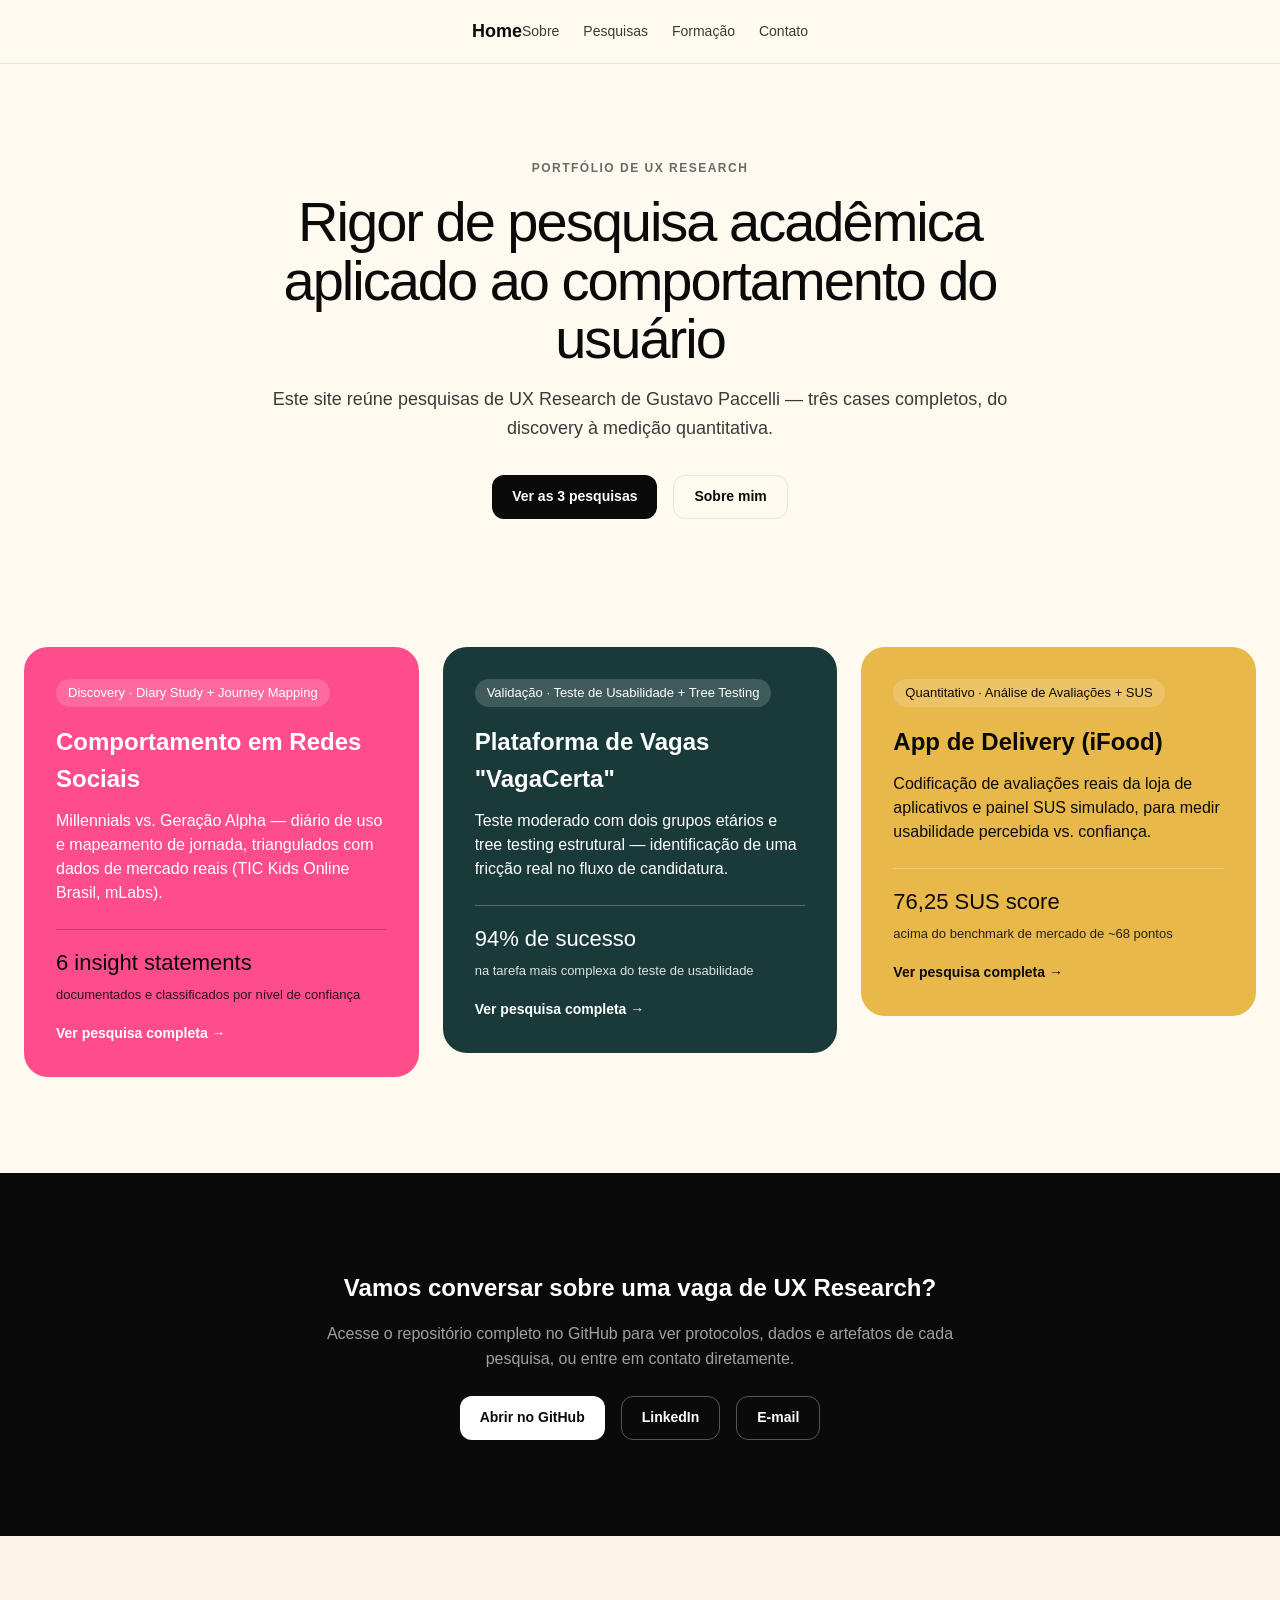
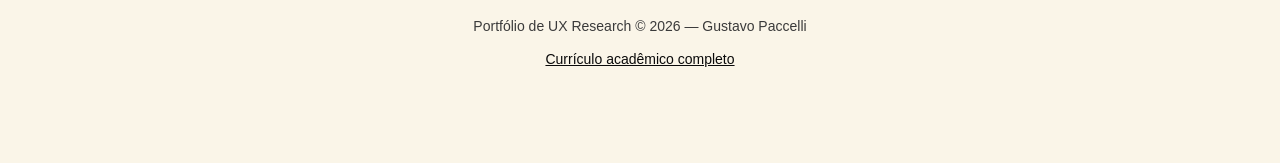
==== commit 1162e7a8: "Restaurar cards de pesquisa na home Os cards deveriam ser replicados na página Pesquisas, não removi" ====
--- a/ux-pesquisa-redes-sociais/src/index.html
+++ b/ux-pesquisa-redes-sociais/src/index.html
@@ -61,6 +61,90 @@
       flex-wrap: wrap;
     }
 
+    /* Feature cards section */
+    .feature-cards-section {
+      padding: var(--space-section) var(--space-lg);
+      background: var(--color-canvas);
+    }
+    .feature-cards-section .container {
+      max-width: 1280px;
+      margin: 0 auto;
+    }
+    .feature-cards-grid {
+      display: grid;
+      grid-template-columns: repeat(auto-fit, minmax(320px, 1fr));
+      gap: var(--space-lg);
+    }
+    /* Wrapper <a>: só comportamento de link/hover, sem cor — evita colidir
+       em especificidade com as variantes de cor abaixo, que ficam isoladas
+       no elemento .feature-card. */
+    .feature-card-link {
+      display: block;
+      text-decoration: none;
+      transition: transform 0.2s ease, box-shadow 0.2s ease;
+      cursor: pointer;
+      border-radius: var(--radius-xl);
+    }
+    .feature-card-link:hover {
+      transform: translateY(-4px);
+    }
+    .feature-card {
+      display: flex;
+      flex-direction: column;
+      justify-content: space-between;
+      min-height: 280px;
+    }
+    .feature-card-content .badge-pill {
+      background: rgba(255, 255, 255, 0.16);
+      color: inherit;
+      margin: 0 0 var(--space-md) 0;
+    }
+    .feature-card-content h2 {
+      margin: 0 0 var(--space-sm) 0;
+      font-size: 24px;
+      font-weight: 600;
+    }
+    .feature-card-content p {
+      margin: 0;
+      font-size: 16px;
+      line-height: 1.5;
+    }
+    .feature-card-stat {
+      margin-top: var(--space-lg);
+      padding-top: var(--space-md);
+      border-top: 1px solid rgba(255, 255, 255, 0.25);
+    }
+    .feature-card-stat strong {
+      display: block;
+      font-family: var(--font-display);
+      font-size: 22px;
+      font-weight: 500;
+      margin-bottom: 2px;
+    }
+    .feature-card-stat span {
+      font-size: 13px;
+      opacity: 0.85;
+    }
+    .feature-card-cta {
+      display: block;
+      margin-top: var(--space-md);
+      font-size: 14px;
+      font-weight: 600;
+    }
+    /* Correção de contraste: o par marca "pink + branco" fica abaixo de 4.5:1
+       para texto de corpo (~3.1:1) — texto de tinta escura sobre o rosa
+       mantém > 6:1 e preserva o mesmo token de fundo usado nas outras páginas. */
+    .feature-card-pink .feature-card-content,
+    .feature-card-pink .feature-card-stat {
+      color: var(--color-ink);
+    }
+    .feature-card-pink .feature-card-content .badge-pill {
+      background: rgba(10, 10, 10, 0.08);
+    }
+    .feature-card-pink .feature-card-stat {
+      border-top-color: rgba(10, 10, 10, 0.18);
+    }
+
     /* CTA section */
     .cta-section {
       padding: var(--space-section) var(--space-lg);
@@ -109,6 +193,9 @@
       .hero h1 {
         font-size: 32px;
       }
+      .feature-cards-grid {
+        grid-template-columns: 1fr;
+      }
     }
   </style>
 </head>
@@ -139,6 +226,61 @@
     </div>
   </section>
 
+  <!-- Feature Cards -->
+  <section class="feature-cards-section" id="pesquisas">
+    <div class="container">
+      <div class="feature-cards-grid">
+        <!-- Pesquisa 1 -->
+        <a href="case-01-generativa.html" class="feature-card-link">
+          <div class="feature-card feature-card-pink feature-card-content">
+            <div>
+              <span class="badge-pill">Discovery · Diary Study + Journey Mapping</span>
+              <h2>Comportamento em Redes Sociais</h2>
+              <p>Millennials vs. Geração Alpha — diário de uso e mapeamento de jornada, triangulados com dados de mercado reais (TIC Kids Online Brasil, mLabs).</p>
+            </div>
+            <div class="feature-card-stat">
+              <strong>6 insight statements</strong>
+              <span>documentados e classificados por nível de confiança</span>
+            </div>
+            <span class="feature-card-cta">Ver pesquisa completa →</span>
+          </div>
+        </a>
+
+        <!-- Pesquisa 2 -->
+        <a href="case-02-avaliativa.html" class="feature-card-link">
+          <div class="feature-card feature-card-teal feature-card-content">
+            <div>
+              <span class="badge-pill">Validação · Teste de Usabilidade + Tree Testing</span>
+              <h2>Plataforma de Vagas "VagaCerta"</h2>
+              <p>Teste moderado com dois grupos etários e tree testing estrutural — identificação de uma fricção real no fluxo de candidatura.</p>
+            </div>
+            <div class="feature-card-stat">
+              <strong>94% de sucesso</strong>
+              <span>na tarefa mais complexa do teste de usabilidade</span>
+            </div>
+            <span class="feature-card-cta">Ver pesquisa completa →</span>
+          </div>
+        </a>
+
+        <!-- Pesquisa 3 -->
+        <a href="case-03-quantitativa.html" class="feature-card-link">
+          <div class="feature-card feature-card-ochre feature-card-content">
+            <div>
+              <span class="badge-pill">Quantitativo · Análise de Avaliações + SUS</span>
+              <h2>App de Delivery (iFood)</h2>
+              <p>Codificação de avaliações reais da loja de aplicativos e painel SUS simulado, para medir usabilidade percebida vs. confiança.</p>
+            </div>
+            <div class="feature-card-stat">
+              <strong>76,25 SUS score</strong>
+              <span>acima do benchmark de mercado de ~68 pontos</span>
+            </div>
+            <span class="feature-card-cta">Ver pesquisa completa →</span>
+          </div>
+        </a>
+      </div>
+    </div>
+  </section>
+
   <!-- CTA Section -->
   <section class="cta-section" id="contato">
     <div class="container">
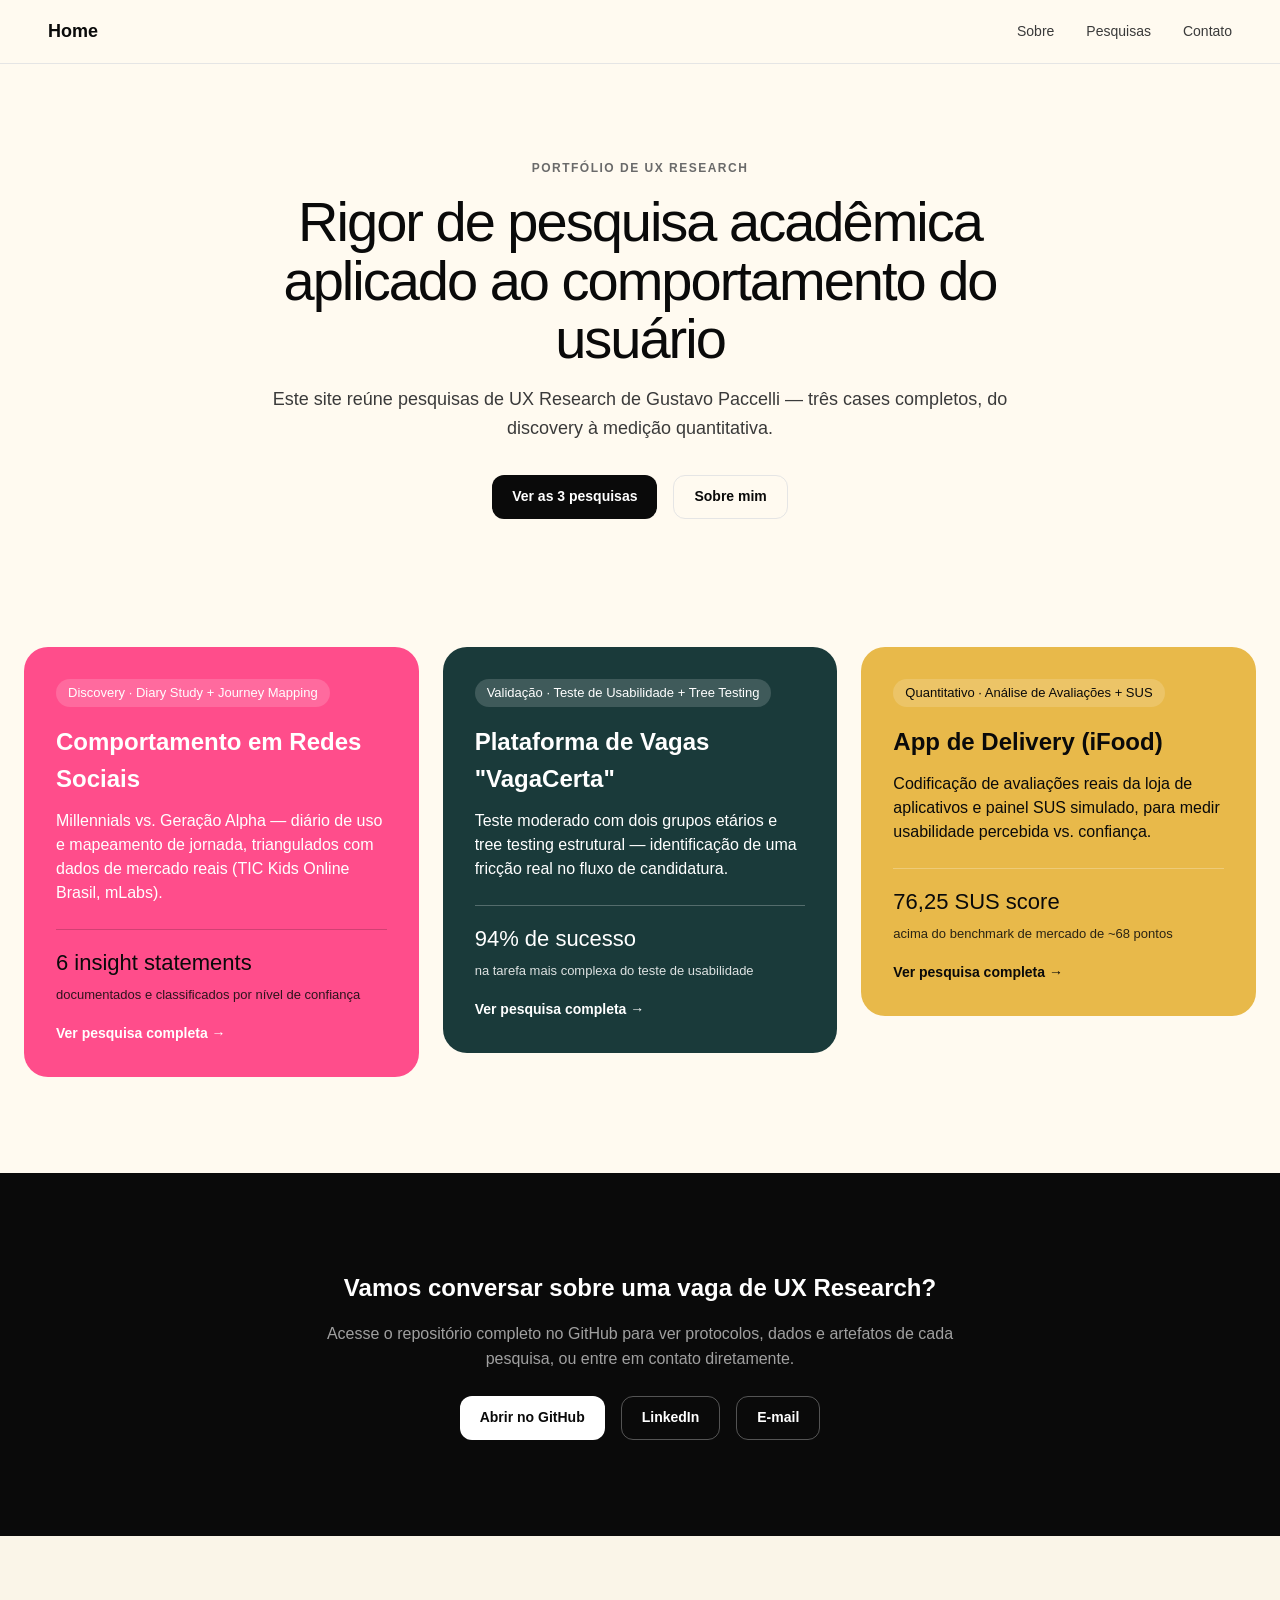
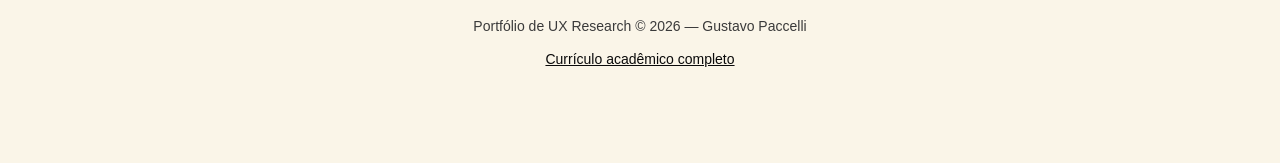
==== commit 35dbcb6e: "Corrigir espaçamento da navegação e remover link Formação O .container do nav virava item flex dentr" ====
--- a/ux-pesquisa-redes-sociais/src/index.html
+++ b/ux-pesquisa-redes-sociais/src/index.html
@@ -19,8 +19,12 @@
       display: flex;
       align-items: center;
       justify-content: space-between;
+      width: 100%;
       padding: 0 var(--space-lg);
       height: 64px;
+    }
+    .top-nav .nav-links {
+      gap: var(--space-xl);
     }
     .top-nav .logo {
       font-family: var(--font-display);
@@ -207,7 +211,6 @@
       <div class="nav-links">
         <a href="sobre.html">Sobre</a>
         <a href="pesquisas.html">Pesquisas</a>
-        <a href="sobre.html#formacao">Formação</a>
         <a href="#contato">Contato</a>
       </div>
     </div>
